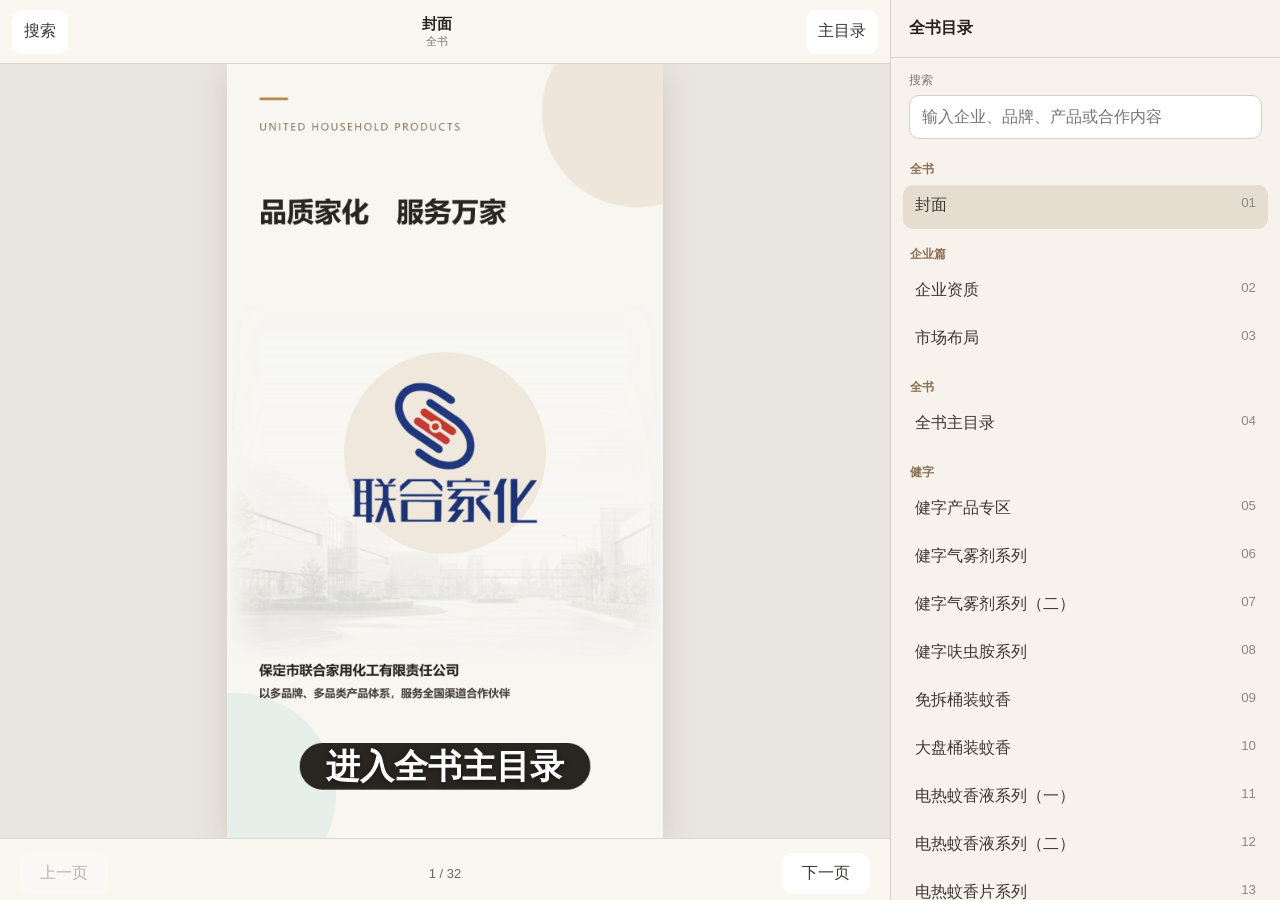
==== index.html @ a09c84b2 "新增大盘桶装蚊香并更新鹰剑及力沙产品" ====
<!doctype html>
<html lang="zh-CN">
<head>
  <meta charset="utf-8">
  <meta name="viewport" content="width=device-width,initial-scale=1,viewport-fit=cover">
  <meta name="theme-color" content="#f7f3ec">
  <title>联合家化产品电子书｜专题6</title>
  <link rel="icon" href="icon-192.png">
  <link rel="manifest" href="manifest.webmanifest">
  <link rel="stylesheet" href="style.css">
</head>
<body>
  <header class="topbar">
    <button id="menuBtn" class="icon-btn" aria-label="打开搜索">搜索</button>
    <div class="heading"><strong id="pageTitle">联合家化产品电子书</strong><span id="pageMeta">专题6</span></div>
    <button id="homeBtn" class="icon-btn" aria-label="返回主目录">主目录</button>
  </header>
  <main id="viewer" class="viewer" aria-live="polite">
    <button id="prevTap" class="tap-zone left" aria-label="上一页"></button>
    <figure class="page"><img id="pageImage" alt="" draggable="false"><div id="hotspots" class="hotspots"></div><div id="loading">正在加载…</div></figure>
    <button id="nextTap" class="tap-zone right" aria-label="下一页"></button>
  </main>
  <nav class="bottomnav" aria-label="阅读导航">
    <button id="prevBtn">上一页</button><span id="counter">1 / 29</span><button id="nextBtn">下一页</button>
  </nav>
  <aside id="drawer" class="drawer" aria-hidden="true">
    <div class="drawer-head"><strong>全书目录</strong><button id="closeBtn" aria-label="关闭目录">关闭</button></div>
    <label class="search"><span>搜索</span><input id="search" type="search" placeholder="输入企业、品牌、产品或合作内容"></label>
    <div id="toc" class="toc"></div>
  </aside>
  <div id="shade" class="shade" hidden></div>
  <div id="lightbox" class="lightbox" hidden><button id="lightboxClose" aria-label="关闭放大图片">×</button><img id="lightboxImage" alt=""><div id="lightboxCaption"></div></div>
  <script>
const pages = [
  {id:"COVER",title:"封面",section:"全书",src:"pages/COVER.jpg"},
  {id:"ENT-INTRO",title:"企业资质",section:"企业篇",src:"pages/ENT-INTRO.jpg"},
  {id:"ENT-MARKET",title:"市场布局",section:"企业篇",src:"pages/ENT-MARKET.jpg"},
  {id:"DIR-001",title:"全书主目录",section:"全书",src:"pages/DIR-001.jpg"},
  {id:"SEC-JZ",title:"健字产品专区",section:"健字",src:"pages/SEC-JZ.jpg"},
  {id:"JZ-P001",title:"健字气雾剂系列",section:"健字",src:"pages/JZ-P001.jpg"},
  {id:"JZ-P001B",title:"健字气雾剂系列（二）",section:"健字",src:"pages/JZ-P001B.jpg"},
  {id:"JZ-P008",title:"健字呋虫胺系列",section:"健字",src:"pages/JZ-P008.jpg"},
  {id:"JZ-P002",title:"免拆桶装蚊香",section:"健字",src:"pages/JZ-P002.jpg"},
  {id:"JZ-P010",title:"大盘桶装蚊香",section:"健字",src:"pages/JZ-P010.jpg"},
  {id:"JZ-P003",title:"电热蚊香液系列（一）",section:"健字",src:"pages/JZ-P003.jpg"},
  {id:"JZ-P004",title:"电热蚊香液系列（二）",section:"健字",src:"pages/JZ-P004.jpg"},
  {id:"JZ-P005",title:"电热蚊香片系列",section:"健字",src:"pages/JZ-P005.jpg"},
  {id:"JZ-P007",title:"盘式蚊香系列",section:"健字",src:"pages/JZ-P007.jpg"},
  {id:"JZ-P009",title:"纸竹纤维蚊香",section:"健字",src:"pages/JZ-P009.jpg"},
  {id:"SEC-YJ",title:"鹰剑产品专区",section:"鹰剑",src:"pages/SEC-YJ.jpg"},
  {id:"YJ-P001",title:"电热驱蚊系列",section:"鹰剑",src:"pages/YJ-P001.jpg"},
  {id:"YJ-P002",title:"超大盘宝宝方塑蚊香",section:"鹰剑",src:"pages/YJ-P002.jpg"},
  {id:"YJ-P003",title:"气雾剂系列（一）",section:"鹰剑",src:"pages/YJ-P003.jpg"},
  {id:"YJ-P004",title:"气雾剂系列（二）",section:"鹰剑",src:"pages/YJ-P004.jpg"},
  {id:"SEC-JGB",title:"金箍棒产品专区",section:"金箍棒",src:"pages/SEC-JGB.jpg"},
  {id:"JGB-P001",title:"金箍棒气雾剂系列",section:"金箍棒",src:"pages/JGB-P001.jpg"},
  {id:"JGB-P002",title:"金箍棒电热蚊香液系列",section:"金箍棒",src:"pages/JGB-P002.jpg"},
  {id:"SEC-LS",title:"力沙气雾杀虫剂",section:"力沙",src:"pages/SEC-LS.jpg"},
  {id:"SEC-HC",title:"家庭日化产品专区",section:"家庭日化",src:"pages/SEC-HC.jpg"},
  {id:"HC-P001",title:"花露水系列",section:"家庭日化",src:"pages/HC-P001.jpg"},
  {id:"HC-P002",title:"健字厕净（柠檬香）",section:"家庭日化",src:"pages/HC-P002.jpg"},
  {id:"HC-P003",title:"空气清新剂系列",section:"家庭日化",src:"pages/HC-P003.jpg"},
  {id:"COOP-001",title:"选择联合家化",section:"招商合作",src:"pages/COOP-001.jpg"},
  {id:"COOP-002",title:"渠道合作价值",section:"招商合作",src:"pages/COOP-002.jpg"},
  {id:"COOP-003",title:"合作模式",section:"招商合作",src:"pages/COOP-003.jpg"},
  {id:"CONTACT",title:"联系方式",section:"联系我们",src:"pages/CONTACT.jpg"}
];
const byId = Object.fromEntries(pages.map((p,i)=>[p.id,i]));
let current = Math.max(0, byId[location.hash.slice(1)] ?? 0);
const image = document.querySelector('#pageImage');
const hotspots = document.querySelector('#hotspots');
const loading = document.querySelector('#loading');
const lightbox=document.querySelector('#lightbox'),lightboxImage=document.querySelector('#lightboxImage'),lightboxCaption=document.querySelector('#lightboxCaption');
const drawer = document.querySelector('#drawer');
const shade = document.querySelector('#shade');
const toc = document.querySelector('#toc');
function preload(i) { if (pages[i]) { const x=new Image(); x.src=pages[i].src; } }
const links = {
  'COVER': [[0,0,100,100,'DIR-001','进入全书主目录']],
  'DIR-001': [
    [7.4,22.4,85.2,12.3,'ENT-INTRO','进入企业篇'],[7.4,37.2,85.2,12.3,'SEC-JZ','进入品牌与产品'],
    [7.4,52.1,85.2,12.3,'COOP-001','进入招商合作'],[7.4,66.9,85.2,12.3,'CONTACT','进入联系方式']],
  'ENT-MARKET': [[7.4,77.0,85.2,8.5,'SEC-JZ','查看品牌与产品']],
  'ENT-INTRO': [[10.2,36.7,38,14.8,'@asset:营业执照.jpg','查看营业执照大图'],[51.8,36.7,38,14.8,'@asset:农药生产许可证.jpg','查看农药生产许可证大图'],[10.2,51.9,38,14.8,'@asset:农药登记证_代表证.jpg','查看农药登记证大图'],[51.8,51.9,38,14.8,'@asset:河北省科技型中小企业.jpg','查看科技型中小企业证书大图']],
  'SEC-JZ': ['JZ-P001','JZ-P001B','JZ-P008','JZ-P002','JZ-P010','JZ-P003','JZ-P004','JZ-P005','JZ-P007'],
  'SEC-YJ': ['YJ-P001','YJ-P002','YJ-P003','YJ-P004'],
  'SEC-JGB': ['JGB-P001','JGB-P002'],
  'SEC-HC': ['HC-P001','HC-P002','HC-P003'],
  'CONTACT': [[7.4,43.5,85.2,12,'@tel','拨打0312-2161615'],[7.4,87.5,85.2,6.5,'DIR-001','返回全书主目录']]
};
const productImages={
 'JZ-P001':['015','018','025','022'],'JZ-P001B':['016','017','026'],'JZ-P008':['A80','A77'],'JZ-P002':['063','064'],
 'JZ-P010':['JZB1','JZB2'],'JZ-P003':['089','006','007','003'],'JZ-P004':['058','053'],'JZ-P005':['008','004','005','A24'],'JZ-P007':['A08','083','088','081'],'JZ-P009':['A79'],
 'YJ-P001':['049','050','059','060'],'YJ-P002':['045','B07'],'YJ-P003':['B03','020','023'],'YJ-P004':['B01','021'],'SEC-LS':['D01'],
 'JGB-P001':['091','024','027'],'JGB-P002':['071','070','068','069'],'HC-P001':['035','067','065'],'HC-P002':['010'],'HC-P003':['030','028','029','031']};
const productLayout={4:[[7.4,21.3,40.9,28.6],[51.7,21.3,40.9,28.6],[7.4,51.9,40.9,28.6],[51.7,51.9,40.9,28.6]],3:[[7.4,21.3,40.9,28.6],[51.7,21.3,40.9,28.6],[29.5,51.9,40.9,28.6]],2:[[7.4,21.5,85.2,26.8],[7.4,50.5,85.2,26.8]],1:[[7.4,21.5,85.2,55.0]]};
const productPositions={'YJ-P002':[[7.4,26.0,40.9,34.0],[51.7,26.0,40.9,34.0]],'YJ-P004':[[7.4,26.0,40.9,34.0],[51.7,26.0,40.9,34.0]]};
function openLightbox(src,label){lightboxImage.src=src;lightboxImage.alt=label;lightboxCaption.textContent=label;lightbox.hidden=false;document.body.classList.add('modal-open')}
function closeLightbox(){lightbox.hidden=true;lightboxImage.src='';document.body.classList.remove('modal-open')}
function sectionLinks(ids) { return ids.map((id,n)=>[(ids.length%2===1&&n===ids.length-1)?29.5:7.4+(n%2)*44.3,21.1+Math.floor(n/2)*14.3,40.9,12.2,id,'进入'+pages[byId[id]].title]); }
function sectionLinksJz(ids) { return ids.map((id,n)=>[(ids.length%2===1&&n===ids.length-1)?30.5:6.5+(n%2)*48.1,19.3+Math.floor(n/2)*12.8,38.9,10.9,id,'进入'+pages[byId[id]].title]); }
function renderHotspots(p) {
  hotspots.innerHTML=''; let items=links[p.id]||[]; if(items.length && typeof items[0]==='string') items=p.id==='SEC-JZ'?sectionLinksJz(items):sectionLinks(items);
  if(p.id==='COVER') items=[];
  items.forEach(([x,y,w,h,target,label])=>{const b=document.createElement('button');b.className='hotspot';b.style.cssText=`left:${x}%;top:${y}%;width:${w}%;height:${h}%`;b.setAttribute('aria-label',label);if(p.id!=='SEC-JZ'&&p.id!=='BRANDS'&&label&&label.includes('进入')){const t=document.createElement('span');t.className='pulse-link';t.innerHTML='进入 <span class="pulse-arrow">→</span>';b.append(t)}b.onclick=()=>{if(target==='@tel'){location.href='tel:03122161615';return}if(target.startsWith('@asset:')){window.open('assets/'+encodeURIComponent(target.slice(7)),'_blank');return}show(byId[target])};hotspots.append(b);});
  const ids=productImages[p.id];if(ids){const pos=productPositions[p.id]||(p.id==='JZ-P008'?[[7.4,31.8,40.9,33.9],[51.7,31.8,40.9,33.9]]:productLayout[ids.length]);ids.forEach((n,i)=>{const [x,y,w,h]=pos[i];const b=document.createElement('button');b.className='hotspot product-hotspot';b.style.cssText=`left:${x}%;top:${y}%;width:${w}%;height:${h}%`;b.setAttribute('aria-label','点击放大产品图片 '+n);b.onclick=e=>{e.stopPropagation();openLightbox('assets/products/IMG_'+n+'.jpg','真实产品图片 '+n)};hotspots.append(b)})}
  if(p.id==='COVER'){const b=document.createElement('button');b.className='cover-pulse';b.textContent='进入全书主目录';b.onclick=()=>show(byId['DIR-001']);hotspots.append(b)}
  if(p.id==='ENT-MARKET'){const b=document.createElement('span');b.className='market-pulse';b.textContent='查看品牌与产品';hotspots.append(b)}
  if(p.id==='SEC-JZ'){const t=document.createElement('div');t.className='choose-product-tip';t.innerHTML='<span>☝</span><strong>点击方框选择产品</strong>';hotspots.append(t)}
  if(ids){const t=document.createElement('div');t.className='product-zoom-tip';t.textContent='点击图片可放大';hotspots.append(t)}
}
function show(i, push=true) {
  current=Math.max(0,Math.min(pages.length-1,i)); const p=pages[current]; loading.hidden=false; image.classList.remove('ready');
  image.onload=()=>{loading.hidden=true;image.classList.add('ready')}; image.src=p.src; image.alt=p.title;
  document.querySelector('#pageTitle').textContent=p.title; document.querySelector('#pageMeta').textContent=p.section;
  document.querySelector('#counter').textContent=`${current+1} / ${pages.length}`;
  renderHotspots(p);
  document.querySelector('#prevBtn').disabled=current===0; document.querySelector('#nextBtn').disabled=current===pages.length-1;
  toc.querySelectorAll('button').forEach(b=>b.classList.toggle('active',b.dataset.id===p.id));
  if(push) history.replaceState(null,'','#'+p.id); preload(current-1); preload(current+1);
}
function closeDrawer() {drawer.setAttribute('aria-hidden','true');shade.hidden=true;}
function openDrawer() {drawer.setAttribute('aria-hidden','false');shade.hidden=false;}
function buildToc(filter='') {
  const q=filter.trim().toLowerCase(); toc.innerHTML=''; let last='';
  pages.forEach((p,i)=>{ if(q && !(p.title+p.section+p.id).toLowerCase().includes(q)) return;
    if(p.section!==last){const h=document.createElement('h2');h.textContent=p.section;toc.append(h);last=p.section;}
    const b=document.createElement('button');b.dataset.id=p.id;b.innerHTML=`<span>${p.title}</span><small>${String(i+1).padStart(2,'0')}</small>`;
    b.onclick=()=>{show(i);closeDrawer();};toc.append(b);
  }); show(current,false);
}
document.querySelector('#menuBtn').onclick=openDrawer; document.querySelector('#closeBtn').onclick=closeDrawer; shade.onclick=closeDrawer;
document.querySelector('#homeBtn').onclick=()=>show(byId['DIR-001']); document.querySelector('#prevBtn').onclick=()=>show(current-1);
document.querySelector('#lightboxClose').onclick=closeLightbox;lightbox.onclick=e=>{if(e.target===lightbox)closeLightbox()};
document.querySelector('#nextBtn').onclick=()=>show(current+1); document.querySelector('#prevTap').onclick=()=>show(current-1);
document.querySelector('#nextTap').onclick=()=>show(current+1); document.querySelector('#search').oninput=e=>buildToc(e.target.value);
addEventListener('hashchange',()=>show(byId[location.hash.slice(1)]??current,false));
let sx=0;document.querySelector('#viewer').addEventListener('touchstart',e=>sx=e.changedTouches[0].clientX,{passive:true});
document.querySelector('#viewer').addEventListener('touchend',e=>{const dx=e.changedTouches[0].clientX-sx;if(Math.abs(dx)>60)show(current+(dx<0?1:-1));},{passive:true});
buildToc(); show(current,false); if('serviceWorker' in navigator && location.protocol.startsWith('http')) navigator.serviceWorker.register('sw.js');
  </script>
</body></html>
---- style.css ----
*{box-sizing:border-box}html,body{margin:0;height:100%;background:#e9e5df;color:#26231f;font-family:-apple-system,BlinkMacSystemFont,"Segoe UI","PingFang SC","Microsoft YaHei",sans-serif}button,input{font:inherit}.topbar{height:64px;padding:env(safe-area-inset-top) 12px 0;display:flex;align-items:center;gap:12px;background:#faf7f1;border-bottom:1px solid #ddd6cb;position:fixed;z-index:10;top:0;left:0;right:0}.heading{min-width:0;flex:1;text-align:center;display:flex;flex-direction:column}.heading strong{font-size:15px;white-space:nowrap;overflow:hidden;text-overflow:ellipsis}.heading span{font-size:11px;color:#777}.icon-btn,.bottomnav button,.drawer button{border:0;background:#fff;border-radius:10px;padding:10px 12px;color:#3b3732}.viewer{position:fixed;inset:64px 0 calc(62px + env(safe-area-inset-bottom));display:grid;place-items:center;overflow:hidden}.page{width:min(100%,calc((100dvh - 126px - env(safe-area-inset-bottom)) * .5625));aspect-ratio:9/16;margin:0;display:grid;place-items:center;position:relative}.page img{display:block;width:100%;height:100%;box-shadow:0 8px 30px #40382d26;opacity:0;transition:opacity .15s}.page img.ready{opacity:1}.hotspots{position:absolute;inset:0;z-index:3}.hotspot{position:absolute;border:0;background:transparent;border-radius:10px;cursor:pointer}.hotspot:focus-visible{outline:3px solid #1877d2;outline-offset:-3px}#loading{position:absolute;color:#777}.tap-zone{position:absolute;z-index:2;top:0;bottom:0;width:10%;border:0;background:transparent}.tap-zone.left{left:0}.tap-zone.right{right:0}.bottomnav{height:calc(62px + env(safe-area-inset-bottom));padding:8px 20px env(safe-area-inset-bottom);position:fixed;bottom:0;left:0;right:0;display:flex;align-items:center;justify-content:space-between;background:#faf7f1;border-top:1px solid #ddd6cb;z-index:10}.bottomnav button{min-width:88px}.bottomnav button:disabled{opacity:.35}.bottomnav span{font-size:13px;color:#666}.drawer{position:fixed;z-index:30;left:0;top:0;bottom:0;width:min(88vw,390px);background:#f7f3ec;transform:translateX(-102%);transition:transform .2s;box-shadow:10px 0 40px #0003;overflow:auto;padding-bottom:30px}.drawer[aria-hidden=false]{transform:translateX(0)}.drawer-head{position:sticky;top:0;background:#f7f3ecef;backdrop-filter:blur(8px);display:flex;align-items:center;justify-content:space-between;padding:18px;border-bottom:1px solid #ddd6cb}.search{display:block;padding:14px 18px 5px}.search span{font-size:12px;color:#777;display:block;margin-bottom:6px}.search input{width:100%;border:1px solid #d5cec3;border-radius:10px;padding:12px;background:#fff}.toc{padding:0 12px}.toc h2{font-size:12px;color:#8a6e51;margin:17px 7px 7px}.toc button{width:100%;display:flex;justify-content:space-between;text-align:left;margin:4px 0;background:transparent}.toc button.active{background:#e5ddd0}.toc small{color:#888}.shade{position:fixed;z-index:20;inset:0;background:#0007}@media(min-width:900px){.viewer{inset:64px 390px 62px 0}.drawer{transform:none;width:390px;left:auto;right:0;box-shadow:none;border-left:1px solid #d8d1c6}.drawer-head button{display:none}.shade{display:none}.topbar,.bottomnav{right:390px}.page{width:min(calc(100vw - 390px),calc((100dvh - 126px) * .5625))}}button{touch-action:manipulation}.icon-btn,.drawer button{min-height:44px}.hotspot{touch-action:manipulation}
.hotspot .pulse-link{position:absolute;right:5%;bottom:8%;color:#d7352a;font-weight:800;font-size:clamp(13px,3.8vw,21px);text-shadow:0 1px 5px #fff,0 0 10px #fff;animation:entryPulse 1.05s ease-in-out infinite;pointer-events:none}.hotspot .pulse-arrow{display:inline-block;margin-left:.2em;font-size:1.25em}@keyframes entryPulse{0%,100%{transform:scale(1);opacity:.72}50%{transform:scale(1.1);opacity:1}}@media(prefers-reduced-motion:reduce){.hotspot .pulse-link{animation:none;opacity:1}}

.product-hotspot{border:2px solid transparent}.product-hotspot:active{background:#fff2}.lightbox{position:fixed;z-index:100;inset:0;background:#17130fee;display:flex;align-items:center;justify-content:center;padding:64px 18px 72px}.lightbox[hidden]{display:none}.lightbox img{display:block;max-width:96vw;max-height:82vh;object-fit:contain;background:#fff;border-radius:14px;box-shadow:0 14px 50px #0008}.lightbox button{position:absolute;right:18px;top:18px;width:48px;height:48px;border:0;border-radius:50%;background:#fff;color:#26231f;font-size:34px;line-height:1}.lightbox div{position:absolute;bottom:24px;color:#fff;font-size:15px;font-weight:700}.modal-open{overflow:hidden}.cover-pulse,.market-pulse{position:absolute;z-index:4;border:0;background:transparent;color:#fff;font-weight:800;text-align:center;pointer-events:auto;animation:entryPulse 1.05s ease-in-out infinite;text-shadow:0 2px 5px #0006}.cover-pulse{left:16.7%;top:87.7%;width:66.6%;height:6%;font-size:clamp(20px,6vw,34px)}.market-pulse{left:16.7%;top:77.1%;width:66.6%;height:6%;font-size:clamp(19px,5.7vw,32px);pointer-events:none}.choose-product-tip{position:absolute;right:8%;bottom:7.5%;display:flex;flex-direction:column;align-items:center;color:#9A4635;text-shadow:0 1px 5px #fff}.choose-product-tip span{font-size:clamp(38px,11vw,62px);line-height:1}.choose-product-tip strong{font-size:clamp(20px,6vw,34px);white-space:nowrap}.product-zoom-tip{position:absolute;z-index:6;left:16.7%;top:83.1%;width:66.6%;height:6%;border-radius:999px;background:#9A4635;color:#fff;display:flex;align-items:center;justify-content:center;font-size:clamp(20px,6vw,34px);font-weight:800;box-shadow:0 5px 18px #5f211f35}
.choose-product-tip{left:50%!important;right:auto!important;transform:translateX(-50%)!important;bottom:4.2%!important}
.market-pulse{left:20%!important;width:60%!important;height:6%!important;display:flex!important;align-items:center!important;justify-content:center!important;font-size:clamp(17px,5vw,27px)!important;line-height:1.1!important;overflow:hidden!important;padding:0 10px!important}
.market-pulse{left:16.7%!important;width:66.6%!important;display:flex!important;align-items:center!important;justify-content:center!important;font-size:clamp(19px,5.7vw,32px)!important;line-height:1!important;white-space:nowrap!important;overflow:hidden!important;padding:0 12px!important}
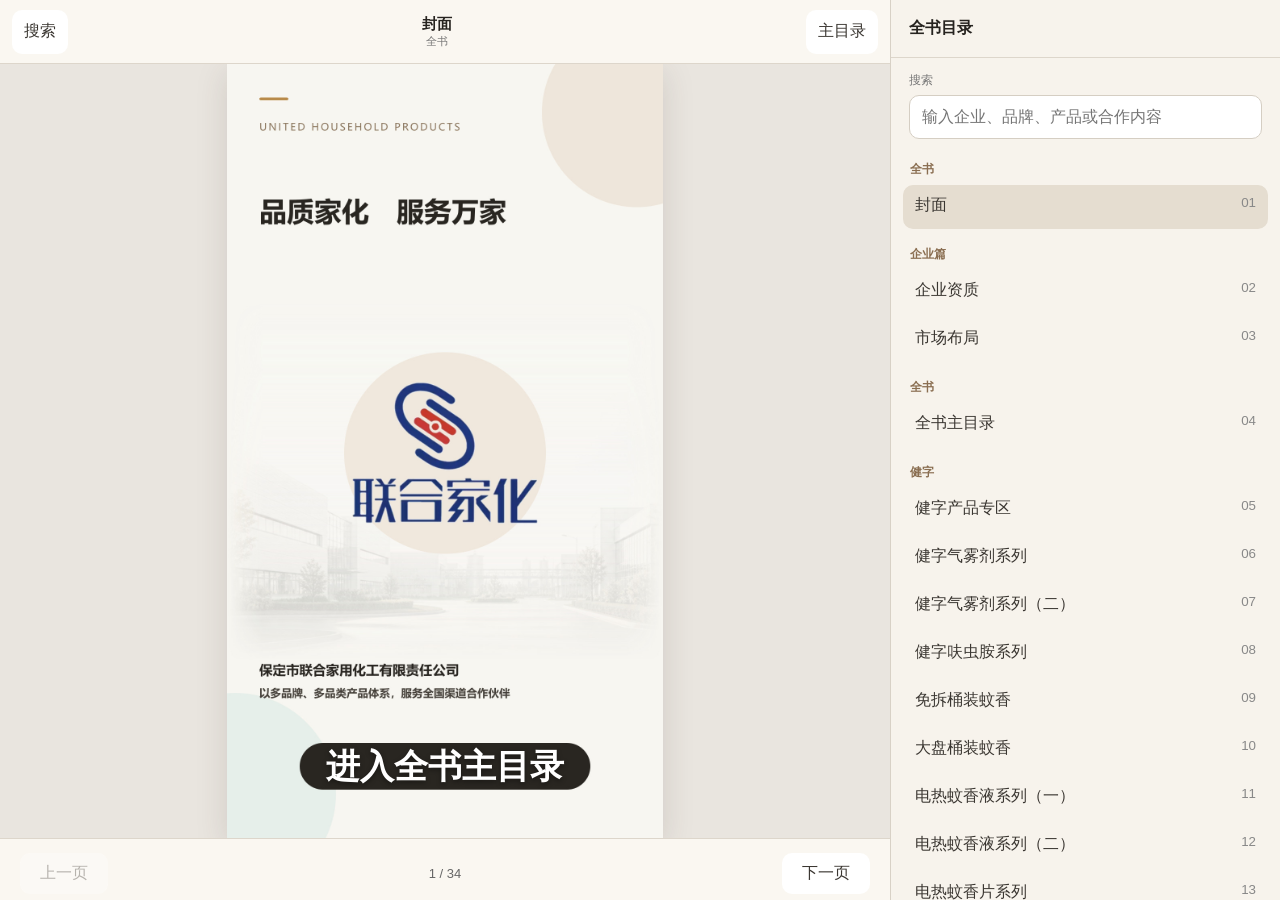
==== commit ad64b18b: "扩充家庭日化厕净及清洁产品页面" ====
--- a/index.html
+++ b/index.html
@@ -58,7 +58,9 @@
   {id:"SEC-LS",title:"力沙气雾杀虫剂",section:"力沙",src:"pages/SEC-LS.jpg"},
   {id:"SEC-HC",title:"家庭日化产品专区",section:"家庭日化",src:"pages/SEC-HC.jpg"},
   {id:"HC-P001",title:"花露水系列",section:"家庭日化",src:"pages/HC-P001.jpg"},
-  {id:"HC-P002",title:"健字厕净（柠檬香）",section:"家庭日化",src:"pages/HC-P002.jpg"},
+  {id:"HC-P002",title:"健字厕净（柠檬香）",section:"家庭日化",src:"pages/HC-P002.jpg"},
+  {id:"HC-P004",title:"厨房油污净系列",section:"家庭日化",src:"pages/HC-P004.jpg"},
+  {id:"HC-P005",title:"清洁系列",section:"家庭日化",src:"pages/HC-P005.jpg"},
   {id:"HC-P003",title:"空气清新剂系列",section:"家庭日化",src:"pages/HC-P003.jpg"},
   {id:"COOP-001",title:"选择联合家化",section:"招商合作",src:"pages/COOP-001.jpg"},
   {id:"COOP-002",title:"渠道合作价值",section:"招商合作",src:"pages/COOP-002.jpg"},
@@ -85,16 +87,16 @@
   'SEC-JZ': ['JZ-P001','JZ-P001B','JZ-P008','JZ-P002','JZ-P010','JZ-P003','JZ-P004','JZ-P005','JZ-P007'],
   'SEC-YJ': ['YJ-P001','YJ-P002','YJ-P003','YJ-P004'],
   'SEC-JGB': ['JGB-P001','JGB-P002'],
-  'SEC-HC': ['HC-P001','HC-P002','HC-P003'],
+  'SEC-HC': ['HC-P001','HC-P002','HC-P004','HC-P005','HC-P003'],
   'CONTACT': [[7.4,43.5,85.2,12,'@tel','拨打0312-2161615'],[7.4,87.5,85.2,6.5,'DIR-001','返回全书主目录']]
 };
 const productImages={
  'JZ-P001':['015','018','025','022'],'JZ-P001B':['016','017','026'],'JZ-P008':['A80','A77'],'JZ-P002':['063','064'],
  'JZ-P010':['JZB1','JZB2'],'JZ-P003':['089','006','007','003'],'JZ-P004':['058','053'],'JZ-P005':['008','004','005','A24'],'JZ-P007':['A08','083','088','081'],'JZ-P009':['A79'],
- 'YJ-P001':['049','050','059','060'],'YJ-P002':['045','B07'],'YJ-P003':['B03','020','023'],'YJ-P004':['B01','021'],'SEC-LS':['D01'],
- 'JGB-P001':['091','024','027'],'JGB-P002':['071','070','068','069'],'HC-P001':['035','067','065'],'HC-P002':['010'],'HC-P003':['030','028','029','031']};
+ 'YJ-P001':['049','050','059','060'],'YJ-P002':['045','B07'],'YJ-P003':['B03','020','023','B01'],'YJ-P004':['021'],'SEC-LS':['D01'],
+ 'JGB-P001':['091','024','027'],'JGB-P002':['071','070','068','069'],'HC-P001':['035','067','065'],'HC-P002':['010','A51','A67'],'HC-P004':['A57'],'HC-P005':['A60','A61','A76'],'HC-P003':['030','028','029','031']};
 const productLayout={4:[[7.4,21.3,40.9,28.6],[51.7,21.3,40.9,28.6],[7.4,51.9,40.9,28.6],[51.7,51.9,40.9,28.6]],3:[[7.4,21.3,40.9,28.6],[51.7,21.3,40.9,28.6],[29.5,51.9,40.9,28.6]],2:[[7.4,21.5,85.2,26.8],[7.4,50.5,85.2,26.8]],1:[[7.4,21.5,85.2,55.0]]};
-const productPositions={'YJ-P002':[[7.4,26.0,40.9,34.0],[51.7,26.0,40.9,34.0]],'YJ-P004':[[7.4,26.0,40.9,34.0],[51.7,26.0,40.9,34.0]]};
+const productPositions={'YJ-P002':[[7.4,26.0,40.9,34.0],[51.7,26.0,40.9,34.0]],'YJ-P004':[[29.5,26.0,40.9,34.0]],'HC-P004':[[29.5,26.0,40.9,34.0]]};
 function openLightbox(src,label){lightboxImage.src=src;lightboxImage.alt=label;lightboxCaption.textContent=label;lightbox.hidden=false;document.body.classList.add('modal-open')}
 function closeLightbox(){lightbox.hidden=true;lightboxImage.src='';document.body.classList.remove('modal-open')}
 function sectionLinks(ids) { return ids.map((id,n)=>[(ids.length%2===1&&n===ids.length-1)?29.5:7.4+(n%2)*44.3,21.1+Math.floor(n/2)*14.3,40.9,12.2,id,'进入'+pages[byId[id]].title]); }
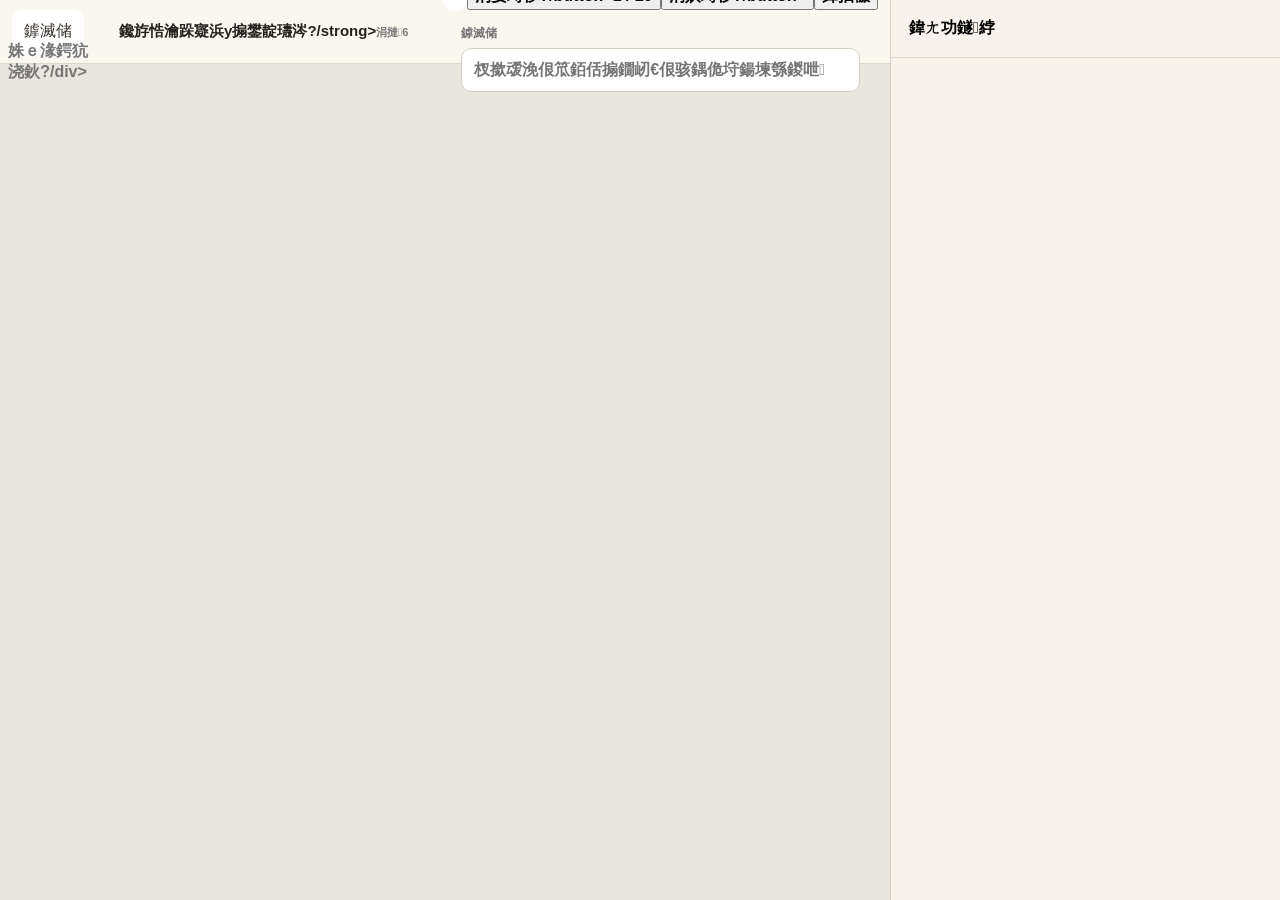
==== commit 2315ad14: "扩充日化清洁及空气清新剂产品页面" ====
--- a/index.html
+++ b/index.html
@@ -4,68 +4,69 @@
   <meta charset="utf-8">
   <meta name="viewport" content="width=device-width,initial-scale=1,viewport-fit=cover">
   <meta name="theme-color" content="#f7f3ec">
-  <title>联合家化产品电子书｜专题6</title>
+  <title>鑱斿悎瀹跺寲浜у搧鐢靛瓙涔︼綔涓撻6</title>
   <link rel="icon" href="icon-192.png">
   <link rel="manifest" href="manifest.webmanifest">
   <link rel="stylesheet" href="style.css">
 </head>
 <body>
   <header class="topbar">
-    <button id="menuBtn" class="icon-btn" aria-label="打开搜索">搜索</button>
-    <div class="heading"><strong id="pageTitle">联合家化产品电子书</strong><span id="pageMeta">专题6</span></div>
-    <button id="homeBtn" class="icon-btn" aria-label="返回主目录">主目录</button>
+    <button id="menuBtn" class="icon-btn" aria-label="鎵撳紑鎼滅储">鎼滅储</button>
+    <div class="heading"><strong id="pageTitle">鑱斿悎瀹跺寲浜у搧鐢靛瓙涔?/strong><span id="pageMeta">涓撻6</span></div>
+    <button id="homeBtn" class="icon-btn" aria-label="杩斿洖涓荤洰褰?>涓荤洰褰?/button>
   </header>
   <main id="viewer" class="viewer" aria-live="polite">
-    <button id="prevTap" class="tap-zone left" aria-label="上一页"></button>
-    <figure class="page"><img id="pageImage" alt="" draggable="false"><div id="hotspots" class="hotspots"></div><div id="loading">正在加载…</div></figure>
-    <button id="nextTap" class="tap-zone right" aria-label="下一页"></button>
+    <button id="prevTap" class="tap-zone left" aria-label="涓婁竴椤?></button>
+    <figure class="page"><img id="pageImage" alt="" draggable="false"><div id="hotspots" class="hotspots"></div><div id="loading">姝ｅ湪鍔犺浇鈥?/div></figure>
+    <button id="nextTap" class="tap-zone right" aria-label="涓嬩竴椤?></button>
   </main>
-  <nav class="bottomnav" aria-label="阅读导航">
-    <button id="prevBtn">上一页</button><span id="counter">1 / 29</span><button id="nextBtn">下一页</button>
+  <nav class="bottomnav" aria-label="闃呰瀵艰埅">
+    <button id="prevBtn">涓婁竴椤?/button><span id="counter">1 / 29</span><button id="nextBtn">涓嬩竴椤?/button>
   </nav>
   <aside id="drawer" class="drawer" aria-hidden="true">
-    <div class="drawer-head"><strong>全书目录</strong><button id="closeBtn" aria-label="关闭目录">关闭</button></div>
-    <label class="search"><span>搜索</span><input id="search" type="search" placeholder="输入企业、品牌、产品或合作内容"></label>
+    <div class="drawer-head"><strong>鍏ㄤ功鐩綍</strong><button id="closeBtn" aria-label="鍏抽棴鐩綍">鍏抽棴</button></div>
+    <label class="search"><span>鎼滅储</span><input id="search" type="search" placeholder="杈撳叆浼佷笟銆佸搧鐗屻€佷骇鍝佹垨鍚堜綔鍐呭"></label>
     <div id="toc" class="toc"></div>
   </aside>
   <div id="shade" class="shade" hidden></div>
-  <div id="lightbox" class="lightbox" hidden><button id="lightboxClose" aria-label="关闭放大图片">×</button><img id="lightboxImage" alt=""><div id="lightboxCaption"></div></div>
+  <div id="lightbox" class="lightbox" hidden><button id="lightboxClose" aria-label="鍏抽棴鏀惧ぇ鍥剧墖">脳</button><img id="lightboxImage" alt=""><div id="lightboxCaption"></div></div>
   <script>
 const pages = [
-  {id:"COVER",title:"封面",section:"全书",src:"pages/COVER.jpg"},
-  {id:"ENT-INTRO",title:"企业资质",section:"企业篇",src:"pages/ENT-INTRO.jpg"},
-  {id:"ENT-MARKET",title:"市场布局",section:"企业篇",src:"pages/ENT-MARKET.jpg"},
-  {id:"DIR-001",title:"全书主目录",section:"全书",src:"pages/DIR-001.jpg"},
-  {id:"SEC-JZ",title:"健字产品专区",section:"健字",src:"pages/SEC-JZ.jpg"},
-  {id:"JZ-P001",title:"健字气雾剂系列",section:"健字",src:"pages/JZ-P001.jpg"},
-  {id:"JZ-P001B",title:"健字气雾剂系列（二）",section:"健字",src:"pages/JZ-P001B.jpg"},
-  {id:"JZ-P008",title:"健字呋虫胺系列",section:"健字",src:"pages/JZ-P008.jpg"},
-  {id:"JZ-P002",title:"免拆桶装蚊香",section:"健字",src:"pages/JZ-P002.jpg"},
-  {id:"JZ-P010",title:"大盘桶装蚊香",section:"健字",src:"pages/JZ-P010.jpg"},
-  {id:"JZ-P003",title:"电热蚊香液系列（一）",section:"健字",src:"pages/JZ-P003.jpg"},
-  {id:"JZ-P004",title:"电热蚊香液系列（二）",section:"健字",src:"pages/JZ-P004.jpg"},
-  {id:"JZ-P005",title:"电热蚊香片系列",section:"健字",src:"pages/JZ-P005.jpg"},
-  {id:"JZ-P007",title:"盘式蚊香系列",section:"健字",src:"pages/JZ-P007.jpg"},
-  {id:"JZ-P009",title:"纸竹纤维蚊香",section:"健字",src:"pages/JZ-P009.jpg"},
-  {id:"SEC-YJ",title:"鹰剑产品专区",section:"鹰剑",src:"pages/SEC-YJ.jpg"},
-  {id:"YJ-P001",title:"电热驱蚊系列",section:"鹰剑",src:"pages/YJ-P001.jpg"},
-  {id:"YJ-P002",title:"超大盘宝宝方塑蚊香",section:"鹰剑",src:"pages/YJ-P002.jpg"},
-  {id:"YJ-P003",title:"气雾剂系列（一）",section:"鹰剑",src:"pages/YJ-P003.jpg"},
-  {id:"YJ-P004",title:"气雾剂系列（二）",section:"鹰剑",src:"pages/YJ-P004.jpg"},
-  {id:"SEC-JGB",title:"金箍棒产品专区",section:"金箍棒",src:"pages/SEC-JGB.jpg"},
-  {id:"JGB-P001",title:"金箍棒气雾剂系列",section:"金箍棒",src:"pages/JGB-P001.jpg"},
-  {id:"JGB-P002",title:"金箍棒电热蚊香液系列",section:"金箍棒",src:"pages/JGB-P002.jpg"},
-  {id:"SEC-LS",title:"力沙气雾杀虫剂",section:"力沙",src:"pages/SEC-LS.jpg"},
-  {id:"SEC-HC",title:"家庭日化产品专区",section:"家庭日化",src:"pages/SEC-HC.jpg"},
-  {id:"HC-P001",title:"花露水系列",section:"家庭日化",src:"pages/HC-P001.jpg"},
-  {id:"HC-P002",title:"健字厕净（柠檬香）",section:"家庭日化",src:"pages/HC-P002.jpg"},
-  {id:"HC-P004",title:"厨房油污净系列",section:"家庭日化",src:"pages/HC-P004.jpg"},
-  {id:"HC-P005",title:"清洁系列",section:"家庭日化",src:"pages/HC-P005.jpg"},
-  {id:"HC-P003",title:"空气清新剂系列",section:"家庭日化",src:"pages/HC-P003.jpg"},
-  {id:"COOP-001",title:"选择联合家化",section:"招商合作",src:"pages/COOP-001.jpg"},
-  {id:"COOP-002",title:"渠道合作价值",section:"招商合作",src:"pages/COOP-002.jpg"},
-  {id:"COOP-003",title:"合作模式",section:"招商合作",src:"pages/COOP-003.jpg"},
-  {id:"CONTACT",title:"联系方式",section:"联系我们",src:"pages/CONTACT.jpg"}
+  {id:"COVER",title:"灏侀潰",section:"鍏ㄤ功",src:"pages/COVER.jpg"},
+  {id:"ENT-INTRO",title:"浼佷笟璧勮川",section:"浼佷笟绡?,src:"pages/ENT-INTRO.jpg"},
+  {id:"ENT-MARKET",title:"甯傚満甯冨眬",section:"浼佷笟绡?,src:"pages/ENT-MARKET.jpg"},
+  {id:"DIR-001",title:"鍏ㄤ功涓荤洰褰?,section:"鍏ㄤ功",src:"pages/DIR-001.jpg"},
+  {id:"SEC-JZ",title:"鍋ュ瓧浜у搧涓撳尯",section:"鍋ュ瓧",src:"pages/SEC-JZ.jpg"},
+  {id:"JZ-P001",title:"鍋ュ瓧姘旈浘鍓傜郴鍒?,section:"鍋ュ瓧",src:"pages/JZ-P001.jpg"},
+  {id:"JZ-P001B",title:"鍋ュ瓧姘旈浘鍓傜郴鍒楋紙浜岋級",section:"鍋ュ瓧",src:"pages/JZ-P001B.jpg"},
+  {id:"JZ-P008",title:"鍋ュ瓧鍛嬭櫕鑳虹郴鍒?,section:"鍋ュ瓧",src:"pages/JZ-P008.jpg"},
+  {id:"JZ-P002",title:"鍏嶆媶妗惰铓婇",section:"鍋ュ瓧",src:"pages/JZ-P002.jpg"},
+  {id:"JZ-P010",title:"澶х洏妗惰铓婇",section:"鍋ュ瓧",src:"pages/JZ-P010.jpg"},
+  {id:"JZ-P003",title:"鐢电儹铓婇娑茬郴鍒楋紙涓€锛?,section:"鍋ュ瓧",src:"pages/JZ-P003.jpg"},
+  {id:"JZ-P004",title:"鐢电儹铓婇娑茬郴鍒楋紙浜岋級",section:"鍋ュ瓧",src:"pages/JZ-P004.jpg"},
+  {id:"JZ-P005",title:"鐢电儹铓婇鐗囩郴鍒?,section:"鍋ュ瓧",src:"pages/JZ-P005.jpg"},
+  {id:"JZ-P007",title:"鐩樺紡铓婇绯诲垪",section:"鍋ュ瓧",src:"pages/JZ-P007.jpg"},
+  {id:"JZ-P009",title:"绾哥绾ょ淮铓婇",section:"鍋ュ瓧",src:"pages/JZ-P009.jpg"},
+  {id:"SEC-YJ",title:"楣板墤浜у搧涓撳尯",section:"楣板墤",src:"pages/SEC-YJ.jpg"},
+  {id:"YJ-P001",title:"鐢电儹椹辫殜绯诲垪",section:"楣板墤",src:"pages/YJ-P001.jpg"},
+  {id:"YJ-P002",title:"瓒呭ぇ鐩樺疂瀹濇柟濉戣殜棣?,section:"楣板墤",src:"pages/YJ-P002.jpg"},
+  {id:"YJ-P003",title:"姘旈浘鍓傜郴鍒楋紙涓€锛?,section:"楣板墤",src:"pages/YJ-P003.jpg"},
+  {id:"YJ-P004",title:"姘旈浘鍓傜郴鍒楋紙浜岋級",section:"楣板墤",src:"pages/YJ-P004.jpg"},
+  {id:"SEC-JGB",title:"閲戠畭妫掍骇鍝佷笓鍖?,section:"閲戠畭妫?,src:"pages/SEC-JGB.jpg"},
+  {id:"JGB-P001",title:"閲戠畭妫掓皵闆惧墏绯诲垪",section:"閲戠畭妫?,src:"pages/JGB-P001.jpg"},
+  {id:"JGB-P002",title:"閲戠畭妫掔數鐑殜棣欐恫绯诲垪",section:"閲戠畭妫?,src:"pages/JGB-P002.jpg"},
+  {id:"SEC-LS",title:"鍔涙矙姘旈浘鏉€铏墏",section:"鍔涙矙",src:"pages/SEC-LS.jpg"},
+  {id:"SEC-HC",title:"瀹跺涵鏃ュ寲浜у搧涓撳尯",section:"瀹跺涵鏃ュ寲",src:"pages/SEC-HC.jpg"},
+  {id:"HC-P001",title:"鑺遍湶姘寸郴鍒?,section:"瀹跺涵鏃ュ寲",src:"pages/HC-P001.jpg"},
+  {id:"HC-P002",title:"鍋ュ瓧鍘曞噣锛堟煚妾锛?,section:"瀹跺涵鏃ュ寲",src:"pages/HC-P002.jpg"},
+  {id:"HC-P004",title:"鍘ㄦ埧娌规薄鍑€绯诲垪",section:"瀹跺涵鏃ュ寲",src:"pages/HC-P004.jpg"},
+  {id:"HC-P005",title:"娓呮磥绯诲垪",section:"瀹跺涵鏃ュ寲",src:"pages/HC-P005.jpg"},
+  {id:"HC-P003",title:"绌烘皵娓呮柊鍓傜郴鍒楋紙涓€锛?,section:"瀹跺涵鏃ュ寲",src:"pages/HC-P003.jpg"},
+  {id:"HC-P006",title:"绌烘皵娓呮柊鍓傜郴鍒楋紙浜岋級",section:"瀹跺涵鏃ュ寲",src:"pages/HC-P006.jpg"},
+  {id:"COOP-001",title:"閫夋嫨鑱斿悎瀹跺寲",section:"鎷涘晢鍚堜綔",src:"pages/COOP-001.jpg"},
+  {id:"COOP-002",title:"娓犻亾鍚堜綔浠峰€?,section:"鎷涘晢鍚堜綔",src:"pages/COOP-002.jpg"},
+  {id:"COOP-003",title:"鍚堜綔妯″紡",section:"鎷涘晢鍚堜綔",src:"pages/COOP-003.jpg"},
+  {id:"CONTACT",title:"鑱旂郴鏂瑰紡",section:"鑱旂郴鎴戜滑",src:"pages/CONTACT.jpg"}
 ];
 const byId = Object.fromEntries(pages.map((p,i)=>[p.id,i]));
 let current = Math.max(0, byId[location.hash.slice(1)] ?? 0);
@@ -78,38 +79,38 @@
 const toc = document.querySelector('#toc');
 function preload(i) { if (pages[i]) { const x=new Image(); x.src=pages[i].src; } }
 const links = {
-  'COVER': [[0,0,100,100,'DIR-001','进入全书主目录']],
+  'COVER': [[0,0,100,100,'DIR-001','杩涘叆鍏ㄤ功涓荤洰褰?]],
   'DIR-001': [
-    [7.4,22.4,85.2,12.3,'ENT-INTRO','进入企业篇'],[7.4,37.2,85.2,12.3,'SEC-JZ','进入品牌与产品'],
-    [7.4,52.1,85.2,12.3,'COOP-001','进入招商合作'],[7.4,66.9,85.2,12.3,'CONTACT','进入联系方式']],
-  'ENT-MARKET': [[7.4,77.0,85.2,8.5,'SEC-JZ','查看品牌与产品']],
-  'ENT-INTRO': [[10.2,36.7,38,14.8,'@asset:营业执照.jpg','查看营业执照大图'],[51.8,36.7,38,14.8,'@asset:农药生产许可证.jpg','查看农药生产许可证大图'],[10.2,51.9,38,14.8,'@asset:农药登记证_代表证.jpg','查看农药登记证大图'],[51.8,51.9,38,14.8,'@asset:河北省科技型中小企业.jpg','查看科技型中小企业证书大图']],
+    [7.4,22.4,85.2,12.3,'ENT-INTRO','杩涘叆浼佷笟绡?],[7.4,37.2,85.2,12.3,'SEC-JZ','杩涘叆鍝佺墝涓庝骇鍝?],
+    [7.4,52.1,85.2,12.3,'COOP-001','杩涘叆鎷涘晢鍚堜綔'],[7.4,66.9,85.2,12.3,'CONTACT','杩涘叆鑱旂郴鏂瑰紡']],
+  'ENT-MARKET': [[7.4,77.0,85.2,8.5,'SEC-JZ','鏌ョ湅鍝佺墝涓庝骇鍝?]],
+  'ENT-INTRO': [[10.2,36.7,38,14.8,'@asset:钀ヤ笟鎵х収.jpg','鏌ョ湅钀ヤ笟鎵х収澶у浘'],[51.8,36.7,38,14.8,'@asset:鍐滆嵂鐢熶骇璁稿彲璇?jpg','鏌ョ湅鍐滆嵂鐢熶骇璁稿彲璇佸ぇ鍥?],[10.2,51.9,38,14.8,'@asset:鍐滆嵂鐧昏璇乢浠ｈ〃璇?jpg','鏌ョ湅鍐滆嵂鐧昏璇佸ぇ鍥?],[51.8,51.9,38,14.8,'@asset:娌冲寳鐪佺鎶€鍨嬩腑灏忎紒涓?jpg','鏌ョ湅绉戞妧鍨嬩腑灏忎紒涓氳瘉涔﹀ぇ鍥?]],
   'SEC-JZ': ['JZ-P001','JZ-P001B','JZ-P008','JZ-P002','JZ-P010','JZ-P003','JZ-P004','JZ-P005','JZ-P007'],
   'SEC-YJ': ['YJ-P001','YJ-P002','YJ-P003','YJ-P004'],
   'SEC-JGB': ['JGB-P001','JGB-P002'],
-  'SEC-HC': ['HC-P001','HC-P002','HC-P004','HC-P005','HC-P003'],
-  'CONTACT': [[7.4,43.5,85.2,12,'@tel','拨打0312-2161615'],[7.4,87.5,85.2,6.5,'DIR-001','返回全书主目录']]
+  'SEC-HC': ['HC-P001','HC-P002','HC-P004','HC-P005','HC-P003','HC-P006'],
+  'CONTACT': [[7.4,43.5,85.2,12,'@tel','鎷ㄦ墦0312-2161615'],[7.4,87.5,85.2,6.5,'DIR-001','杩斿洖鍏ㄤ功涓荤洰褰?]]
 };
 const productImages={
  'JZ-P001':['015','018','025','022'],'JZ-P001B':['016','017','026'],'JZ-P008':['A80','A77'],'JZ-P002':['063','064'],
  'JZ-P010':['JZB1','JZB2'],'JZ-P003':['089','006','007','003'],'JZ-P004':['058','053'],'JZ-P005':['008','004','005','A24'],'JZ-P007':['A08','083','088','081'],'JZ-P009':['A79'],
  'YJ-P001':['049','050','059','060'],'YJ-P002':['045','B07'],'YJ-P003':['B03','020','023','B01'],'YJ-P004':['021'],'SEC-LS':['D01'],
- 'JGB-P001':['091','024','027'],'JGB-P002':['071','070','068','069'],'HC-P001':['035','067','065'],'HC-P002':['010','A51','A67'],'HC-P004':['A57'],'HC-P005':['A60','A61','A76'],'HC-P003':['030','028','029','031']};
+ 'JGB-P001':['091','024','027'],'JGB-P002':['071','070','068','069'],'HC-P001':['035','067','065'],'HC-P002':['010','A51','A67'],'HC-P004':['A57','A71'],'HC-P005':['A60','A61','A76','A73'],'HC-P003':['030','028','029','031'],'HC-P006':['A86','A88','A85']};
 const productLayout={4:[[7.4,21.3,40.9,28.6],[51.7,21.3,40.9,28.6],[7.4,51.9,40.9,28.6],[51.7,51.9,40.9,28.6]],3:[[7.4,21.3,40.9,28.6],[51.7,21.3,40.9,28.6],[29.5,51.9,40.9,28.6]],2:[[7.4,21.5,85.2,26.8],[7.4,50.5,85.2,26.8]],1:[[7.4,21.5,85.2,55.0]]};
-const productPositions={'YJ-P002':[[7.4,26.0,40.9,34.0],[51.7,26.0,40.9,34.0]],'YJ-P004':[[29.5,26.0,40.9,34.0]],'HC-P004':[[29.5,26.0,40.9,34.0]]};
+const productPositions={'YJ-P002':[[7.4,26.0,40.9,34.0],[51.7,26.0,40.9,34.0]],'YJ-P004':[[29.5,26.0,40.9,34.0]],'HC-P004':[[7.4,26.0,40.9,34.0],[51.7,26.0,40.9,34.0]]};
 function openLightbox(src,label){lightboxImage.src=src;lightboxImage.alt=label;lightboxCaption.textContent=label;lightbox.hidden=false;document.body.classList.add('modal-open')}
 function closeLightbox(){lightbox.hidden=true;lightboxImage.src='';document.body.classList.remove('modal-open')}
-function sectionLinks(ids) { return ids.map((id,n)=>[(ids.length%2===1&&n===ids.length-1)?29.5:7.4+(n%2)*44.3,21.1+Math.floor(n/2)*14.3,40.9,12.2,id,'进入'+pages[byId[id]].title]); }
-function sectionLinksJz(ids) { return ids.map((id,n)=>[(ids.length%2===1&&n===ids.length-1)?30.5:6.5+(n%2)*48.1,19.3+Math.floor(n/2)*12.8,38.9,10.9,id,'进入'+pages[byId[id]].title]); }
+function sectionLinks(ids) { return ids.map((id,n)=>[(ids.length%2===1&&n===ids.length-1)?29.5:7.4+(n%2)*44.3,21.1+Math.floor(n/2)*14.3,40.9,12.2,id,'杩涘叆'+pages[byId[id]].title]); }
+function sectionLinksJz(ids) { return ids.map((id,n)=>[(ids.length%2===1&&n===ids.length-1)?30.5:6.5+(n%2)*48.1,19.3+Math.floor(n/2)*12.8,38.9,10.9,id,'杩涘叆'+pages[byId[id]].title]); }
 function renderHotspots(p) {
   hotspots.innerHTML=''; let items=links[p.id]||[]; if(items.length && typeof items[0]==='string') items=p.id==='SEC-JZ'?sectionLinksJz(items):sectionLinks(items);
   if(p.id==='COVER') items=[];
-  items.forEach(([x,y,w,h,target,label])=>{const b=document.createElement('button');b.className='hotspot';b.style.cssText=`left:${x}%;top:${y}%;width:${w}%;height:${h}%`;b.setAttribute('aria-label',label);if(p.id!=='SEC-JZ'&&p.id!=='BRANDS'&&label&&label.includes('进入')){const t=document.createElement('span');t.className='pulse-link';t.innerHTML='进入 <span class="pulse-arrow">→</span>';b.append(t)}b.onclick=()=>{if(target==='@tel'){location.href='tel:03122161615';return}if(target.startsWith('@asset:')){window.open('assets/'+encodeURIComponent(target.slice(7)),'_blank');return}show(byId[target])};hotspots.append(b);});
-  const ids=productImages[p.id];if(ids){const pos=productPositions[p.id]||(p.id==='JZ-P008'?[[7.4,31.8,40.9,33.9],[51.7,31.8,40.9,33.9]]:productLayout[ids.length]);ids.forEach((n,i)=>{const [x,y,w,h]=pos[i];const b=document.createElement('button');b.className='hotspot product-hotspot';b.style.cssText=`left:${x}%;top:${y}%;width:${w}%;height:${h}%`;b.setAttribute('aria-label','点击放大产品图片 '+n);b.onclick=e=>{e.stopPropagation();openLightbox('assets/products/IMG_'+n+'.jpg','真实产品图片 '+n)};hotspots.append(b)})}
-  if(p.id==='COVER'){const b=document.createElement('button');b.className='cover-pulse';b.textContent='进入全书主目录';b.onclick=()=>show(byId['DIR-001']);hotspots.append(b)}
-  if(p.id==='ENT-MARKET'){const b=document.createElement('span');b.className='market-pulse';b.textContent='查看品牌与产品';hotspots.append(b)}
-  if(p.id==='SEC-JZ'){const t=document.createElement('div');t.className='choose-product-tip';t.innerHTML='<span>☝</span><strong>点击方框选择产品</strong>';hotspots.append(t)}
-  if(ids){const t=document.createElement('div');t.className='product-zoom-tip';t.textContent='点击图片可放大';hotspots.append(t)}
+  items.forEach(([x,y,w,h,target,label])=>{const b=document.createElement('button');b.className='hotspot';b.style.cssText=`left:${x}%;top:${y}%;width:${w}%;height:${h}%`;b.setAttribute('aria-label',label);if(p.id!=='SEC-JZ'&&p.id!=='BRANDS'&&label&&label.includes('杩涘叆')){const t=document.createElement('span');t.className='pulse-link';t.innerHTML='杩涘叆 <span class="pulse-arrow">鈫?/span>';b.append(t)}b.onclick=()=>{if(target==='@tel'){location.href='tel:03122161615';return}if(target.startsWith('@asset:')){window.open('assets/'+encodeURIComponent(target.slice(7)),'_blank');return}show(byId[target])};hotspots.append(b);});
+  const ids=productImages[p.id];if(ids){const pos=productPositions[p.id]||(p.id==='JZ-P008'?[[7.4,31.8,40.9,33.9],[51.7,31.8,40.9,33.9]]:productLayout[ids.length]);ids.forEach((n,i)=>{const [x,y,w,h]=pos[i];const b=document.createElement('button');b.className='hotspot product-hotspot';b.style.cssText=`left:${x}%;top:${y}%;width:${w}%;height:${h}%`;b.setAttribute('aria-label','鐐瑰嚮鏀惧ぇ浜у搧鍥剧墖 '+n);b.onclick=e=>{e.stopPropagation();openLightbox('assets/products/IMG_'+n+'.jpg','鐪熷疄浜у搧鍥剧墖 '+n)};hotspots.append(b)})}
+  if(p.id==='COVER'){const b=document.createElement('button');b.className='cover-pulse';b.textContent='杩涘叆鍏ㄤ功涓荤洰褰?;b.onclick=()=>show(byId['DIR-001']);hotspots.append(b)}
+  if(p.id==='ENT-MARKET'){const b=document.createElement('span');b.className='market-pulse';b.textContent='鏌ョ湅鍝佺墝涓庝骇鍝?;hotspots.append(b)}
+  if(p.id==='SEC-JZ'){const t=document.createElement('div');t.className='choose-product-tip';t.innerHTML='<span>鈽?/span><strong>鐐瑰嚮鏂规閫夋嫨浜у搧</strong>';hotspots.append(t)}
+  if(ids){const t=document.createElement('div');t.className='product-zoom-tip';t.textContent='鐐瑰嚮鍥剧墖鍙斁澶?;hotspots.append(t)}
 }
 function show(i, push=true) {
   current=Math.max(0,Math.min(pages.length-1,i)); const p=pages[current]; loading.hidden=false; image.classList.remove('ready');
@@ -141,4 +142,4 @@
 document.querySelector('#viewer').addEventListener('touchend',e=>{const dx=e.changedTouches[0].clientX-sx;if(Math.abs(dx)>60)show(current+(dx<0?1:-1));},{passive:true});
 buildToc(); show(current,false); if('serviceWorker' in navigator && location.protocol.startsWith('http')) navigator.serviceWorker.register('sw.js');
   </script>
-</body></html>
+</body></html>
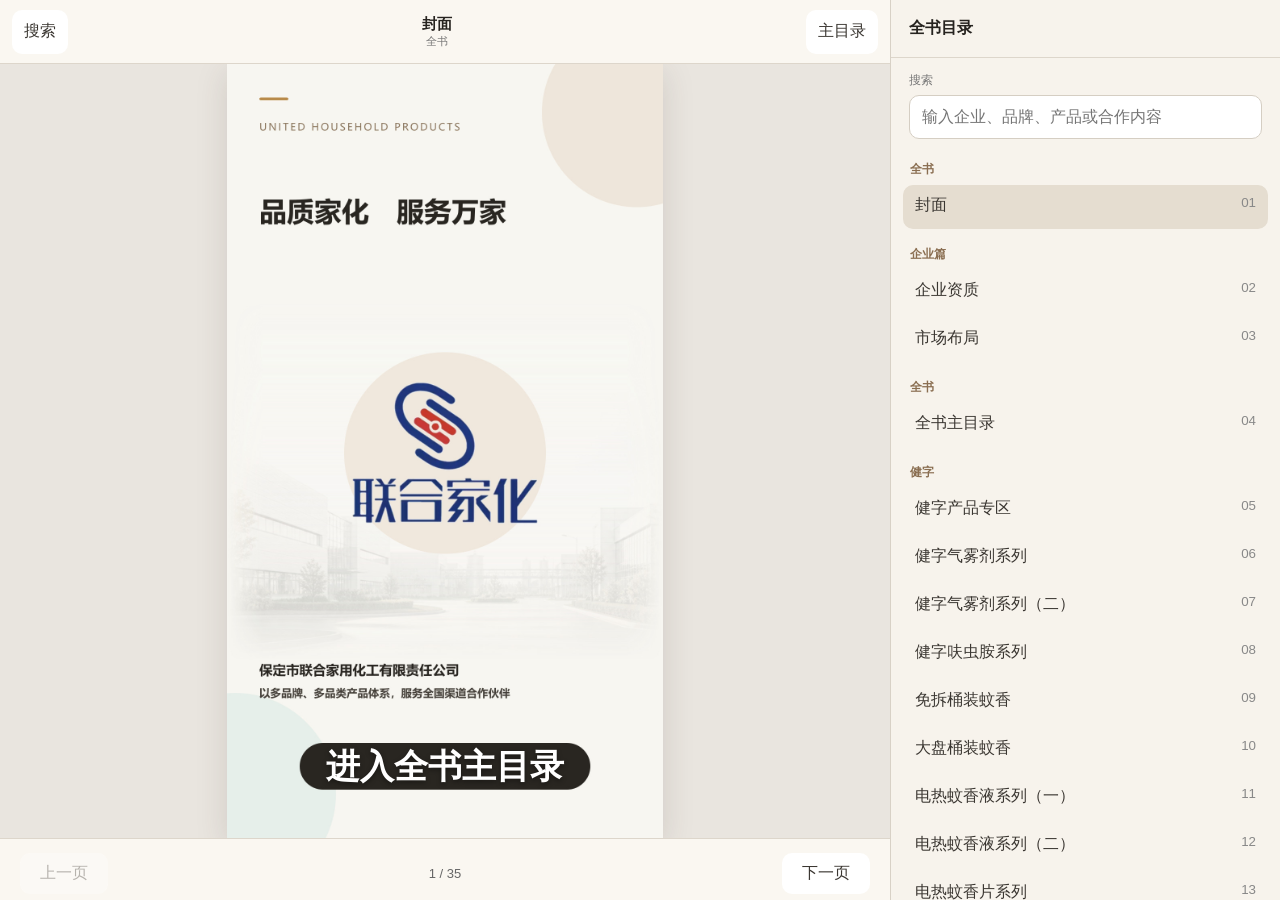
==== commit 8198f6fc: "修复电子书入口中文编码乱码" ====
--- a/index.html
+++ b/index.html
@@ -4,69 +4,69 @@
   <meta charset="utf-8">
   <meta name="viewport" content="width=device-width,initial-scale=1,viewport-fit=cover">
   <meta name="theme-color" content="#f7f3ec">
-  <title>鑱斿悎瀹跺寲浜у搧鐢靛瓙涔︼綔涓撻6</title>
+  <title>联合家化产品电子书｜专题6</title>
   <link rel="icon" href="icon-192.png">
   <link rel="manifest" href="manifest.webmanifest">
   <link rel="stylesheet" href="style.css">
 </head>
 <body>
   <header class="topbar">
-    <button id="menuBtn" class="icon-btn" aria-label="鎵撳紑鎼滅储">鎼滅储</button>
-    <div class="heading"><strong id="pageTitle">鑱斿悎瀹跺寲浜у搧鐢靛瓙涔?/strong><span id="pageMeta">涓撻6</span></div>
-    <button id="homeBtn" class="icon-btn" aria-label="杩斿洖涓荤洰褰?>涓荤洰褰?/button>
+    <button id="menuBtn" class="icon-btn" aria-label="打开搜索">搜索</button>
+    <div class="heading"><strong id="pageTitle">联合家化产品电子书</strong><span id="pageMeta">专题6</span></div>
+    <button id="homeBtn" class="icon-btn" aria-label="返回主目录">主目录</button>
   </header>
   <main id="viewer" class="viewer" aria-live="polite">
-    <button id="prevTap" class="tap-zone left" aria-label="涓婁竴椤?></button>
-    <figure class="page"><img id="pageImage" alt="" draggable="false"><div id="hotspots" class="hotspots"></div><div id="loading">姝ｅ湪鍔犺浇鈥?/div></figure>
-    <button id="nextTap" class="tap-zone right" aria-label="涓嬩竴椤?></button>
+    <button id="prevTap" class="tap-zone left" aria-label="上一页"></button>
+    <figure class="page"><img id="pageImage" alt="" draggable="false"><div id="hotspots" class="hotspots"></div><div id="loading">正在加载…</div></figure>
+    <button id="nextTap" class="tap-zone right" aria-label="下一页"></button>
   </main>
-  <nav class="bottomnav" aria-label="闃呰瀵艰埅">
-    <button id="prevBtn">涓婁竴椤?/button><span id="counter">1 / 29</span><button id="nextBtn">涓嬩竴椤?/button>
+  <nav class="bottomnav" aria-label="阅读导航">
+    <button id="prevBtn">上一页</button><span id="counter">1 / 29</span><button id="nextBtn">下一页</button>
   </nav>
   <aside id="drawer" class="drawer" aria-hidden="true">
-    <div class="drawer-head"><strong>鍏ㄤ功鐩綍</strong><button id="closeBtn" aria-label="鍏抽棴鐩綍">鍏抽棴</button></div>
-    <label class="search"><span>鎼滅储</span><input id="search" type="search" placeholder="杈撳叆浼佷笟銆佸搧鐗屻€佷骇鍝佹垨鍚堜綔鍐呭"></label>
+    <div class="drawer-head"><strong>全书目录</strong><button id="closeBtn" aria-label="关闭目录">关闭</button></div>
+    <label class="search"><span>搜索</span><input id="search" type="search" placeholder="输入企业、品牌、产品或合作内容"></label>
     <div id="toc" class="toc"></div>
   </aside>
   <div id="shade" class="shade" hidden></div>
-  <div id="lightbox" class="lightbox" hidden><button id="lightboxClose" aria-label="鍏抽棴鏀惧ぇ鍥剧墖">脳</button><img id="lightboxImage" alt=""><div id="lightboxCaption"></div></div>
+  <div id="lightbox" class="lightbox" hidden><button id="lightboxClose" aria-label="关闭放大图片">×</button><img id="lightboxImage" alt=""><div id="lightboxCaption"></div></div>
   <script>
 const pages = [
-  {id:"COVER",title:"灏侀潰",section:"鍏ㄤ功",src:"pages/COVER.jpg"},
-  {id:"ENT-INTRO",title:"浼佷笟璧勮川",section:"浼佷笟绡?,src:"pages/ENT-INTRO.jpg"},
-  {id:"ENT-MARKET",title:"甯傚満甯冨眬",section:"浼佷笟绡?,src:"pages/ENT-MARKET.jpg"},
-  {id:"DIR-001",title:"鍏ㄤ功涓荤洰褰?,section:"鍏ㄤ功",src:"pages/DIR-001.jpg"},
-  {id:"SEC-JZ",title:"鍋ュ瓧浜у搧涓撳尯",section:"鍋ュ瓧",src:"pages/SEC-JZ.jpg"},
-  {id:"JZ-P001",title:"鍋ュ瓧姘旈浘鍓傜郴鍒?,section:"鍋ュ瓧",src:"pages/JZ-P001.jpg"},
-  {id:"JZ-P001B",title:"鍋ュ瓧姘旈浘鍓傜郴鍒楋紙浜岋級",section:"鍋ュ瓧",src:"pages/JZ-P001B.jpg"},
-  {id:"JZ-P008",title:"鍋ュ瓧鍛嬭櫕鑳虹郴鍒?,section:"鍋ュ瓧",src:"pages/JZ-P008.jpg"},
-  {id:"JZ-P002",title:"鍏嶆媶妗惰铓婇",section:"鍋ュ瓧",src:"pages/JZ-P002.jpg"},
-  {id:"JZ-P010",title:"澶х洏妗惰铓婇",section:"鍋ュ瓧",src:"pages/JZ-P010.jpg"},
-  {id:"JZ-P003",title:"鐢电儹铓婇娑茬郴鍒楋紙涓€锛?,section:"鍋ュ瓧",src:"pages/JZ-P003.jpg"},
-  {id:"JZ-P004",title:"鐢电儹铓婇娑茬郴鍒楋紙浜岋級",section:"鍋ュ瓧",src:"pages/JZ-P004.jpg"},
-  {id:"JZ-P005",title:"鐢电儹铓婇鐗囩郴鍒?,section:"鍋ュ瓧",src:"pages/JZ-P005.jpg"},
-  {id:"JZ-P007",title:"鐩樺紡铓婇绯诲垪",section:"鍋ュ瓧",src:"pages/JZ-P007.jpg"},
-  {id:"JZ-P009",title:"绾哥绾ょ淮铓婇",section:"鍋ュ瓧",src:"pages/JZ-P009.jpg"},
-  {id:"SEC-YJ",title:"楣板墤浜у搧涓撳尯",section:"楣板墤",src:"pages/SEC-YJ.jpg"},
-  {id:"YJ-P001",title:"鐢电儹椹辫殜绯诲垪",section:"楣板墤",src:"pages/YJ-P001.jpg"},
-  {id:"YJ-P002",title:"瓒呭ぇ鐩樺疂瀹濇柟濉戣殜棣?,section:"楣板墤",src:"pages/YJ-P002.jpg"},
-  {id:"YJ-P003",title:"姘旈浘鍓傜郴鍒楋紙涓€锛?,section:"楣板墤",src:"pages/YJ-P003.jpg"},
-  {id:"YJ-P004",title:"姘旈浘鍓傜郴鍒楋紙浜岋級",section:"楣板墤",src:"pages/YJ-P004.jpg"},
-  {id:"SEC-JGB",title:"閲戠畭妫掍骇鍝佷笓鍖?,section:"閲戠畭妫?,src:"pages/SEC-JGB.jpg"},
-  {id:"JGB-P001",title:"閲戠畭妫掓皵闆惧墏绯诲垪",section:"閲戠畭妫?,src:"pages/JGB-P001.jpg"},
-  {id:"JGB-P002",title:"閲戠畭妫掔數鐑殜棣欐恫绯诲垪",section:"閲戠畭妫?,src:"pages/JGB-P002.jpg"},
-  {id:"SEC-LS",title:"鍔涙矙姘旈浘鏉€铏墏",section:"鍔涙矙",src:"pages/SEC-LS.jpg"},
-  {id:"SEC-HC",title:"瀹跺涵鏃ュ寲浜у搧涓撳尯",section:"瀹跺涵鏃ュ寲",src:"pages/SEC-HC.jpg"},
-  {id:"HC-P001",title:"鑺遍湶姘寸郴鍒?,section:"瀹跺涵鏃ュ寲",src:"pages/HC-P001.jpg"},
-  {id:"HC-P002",title:"鍋ュ瓧鍘曞噣锛堟煚妾锛?,section:"瀹跺涵鏃ュ寲",src:"pages/HC-P002.jpg"},
-  {id:"HC-P004",title:"鍘ㄦ埧娌规薄鍑€绯诲垪",section:"瀹跺涵鏃ュ寲",src:"pages/HC-P004.jpg"},
-  {id:"HC-P005",title:"娓呮磥绯诲垪",section:"瀹跺涵鏃ュ寲",src:"pages/HC-P005.jpg"},
-  {id:"HC-P003",title:"绌烘皵娓呮柊鍓傜郴鍒楋紙涓€锛?,section:"瀹跺涵鏃ュ寲",src:"pages/HC-P003.jpg"},
-  {id:"HC-P006",title:"绌烘皵娓呮柊鍓傜郴鍒楋紙浜岋級",section:"瀹跺涵鏃ュ寲",src:"pages/HC-P006.jpg"},
-  {id:"COOP-001",title:"閫夋嫨鑱斿悎瀹跺寲",section:"鎷涘晢鍚堜綔",src:"pages/COOP-001.jpg"},
-  {id:"COOP-002",title:"娓犻亾鍚堜綔浠峰€?,section:"鎷涘晢鍚堜綔",src:"pages/COOP-002.jpg"},
-  {id:"COOP-003",title:"鍚堜綔妯″紡",section:"鎷涘晢鍚堜綔",src:"pages/COOP-003.jpg"},
-  {id:"CONTACT",title:"鑱旂郴鏂瑰紡",section:"鑱旂郴鎴戜滑",src:"pages/CONTACT.jpg"}
+  {id:"COVER",title:"封面",section:"全书",src:"pages/COVER.jpg"},
+  {id:"ENT-INTRO",title:"企业资质",section:"企业篇",src:"pages/ENT-INTRO.jpg"},
+  {id:"ENT-MARKET",title:"市场布局",section:"企业篇",src:"pages/ENT-MARKET.jpg"},
+  {id:"DIR-001",title:"全书主目录",section:"全书",src:"pages/DIR-001.jpg"},
+  {id:"SEC-JZ",title:"健字产品专区",section:"健字",src:"pages/SEC-JZ.jpg"},
+  {id:"JZ-P001",title:"健字气雾剂系列",section:"健字",src:"pages/JZ-P001.jpg"},
+  {id:"JZ-P001B",title:"健字气雾剂系列（二）",section:"健字",src:"pages/JZ-P001B.jpg"},
+  {id:"JZ-P008",title:"健字呋虫胺系列",section:"健字",src:"pages/JZ-P008.jpg"},
+  {id:"JZ-P002",title:"免拆桶装蚊香",section:"健字",src:"pages/JZ-P002.jpg"},
+  {id:"JZ-P010",title:"大盘桶装蚊香",section:"健字",src:"pages/JZ-P010.jpg"},
+  {id:"JZ-P003",title:"电热蚊香液系列（一）",section:"健字",src:"pages/JZ-P003.jpg"},
+  {id:"JZ-P004",title:"电热蚊香液系列（二）",section:"健字",src:"pages/JZ-P004.jpg"},
+  {id:"JZ-P005",title:"电热蚊香片系列",section:"健字",src:"pages/JZ-P005.jpg"},
+  {id:"JZ-P007",title:"盘式蚊香系列",section:"健字",src:"pages/JZ-P007.jpg"},
+  {id:"JZ-P009",title:"纸竹纤维蚊香",section:"健字",src:"pages/JZ-P009.jpg"},
+  {id:"SEC-YJ",title:"鹰剑产品专区",section:"鹰剑",src:"pages/SEC-YJ.jpg"},
+  {id:"YJ-P001",title:"电热驱蚊系列",section:"鹰剑",src:"pages/YJ-P001.jpg"},
+  {id:"YJ-P002",title:"超大盘宝宝方塑蚊香",section:"鹰剑",src:"pages/YJ-P002.jpg"},
+  {id:"YJ-P003",title:"气雾剂系列（一）",section:"鹰剑",src:"pages/YJ-P003.jpg"},
+  {id:"YJ-P004",title:"气雾剂系列（二）",section:"鹰剑",src:"pages/YJ-P004.jpg"},
+  {id:"SEC-JGB",title:"金箍棒产品专区",section:"金箍棒",src:"pages/SEC-JGB.jpg"},
+  {id:"JGB-P001",title:"金箍棒气雾剂系列",section:"金箍棒",src:"pages/JGB-P001.jpg"},
+  {id:"JGB-P002",title:"金箍棒电热蚊香液系列",section:"金箍棒",src:"pages/JGB-P002.jpg"},
+  {id:"SEC-LS",title:"力沙气雾杀虫剂",section:"力沙",src:"pages/SEC-LS.jpg"},
+  {id:"SEC-HC",title:"家庭日化产品专区",section:"家庭日化",src:"pages/SEC-HC.jpg"},
+  {id:"HC-P001",title:"花露水系列",section:"家庭日化",src:"pages/HC-P001.jpg"},
+  {id:"HC-P002",title:"健字厕净（柠檬香）",section:"家庭日化",src:"pages/HC-P002.jpg"},
+  {id:"HC-P004",title:"厨房油污净系列",section:"家庭日化",src:"pages/HC-P004.jpg"},
+  {id:"HC-P005",title:"清洁系列",section:"家庭日化",src:"pages/HC-P005.jpg"},
+  {id:"HC-P003",title:"空气清新剂系列（一）",section:"家庭日化",src:"pages/HC-P003.jpg"},
+  {id:"HC-P006",title:"空气清新剂系列（二）",section:"家庭日化",src:"pages/HC-P006.jpg"},
+  {id:"COOP-001",title:"选择联合家化",section:"招商合作",src:"pages/COOP-001.jpg"},
+  {id:"COOP-002",title:"渠道合作价值",section:"招商合作",src:"pages/COOP-002.jpg"},
+  {id:"COOP-003",title:"合作模式",section:"招商合作",src:"pages/COOP-003.jpg"},
+  {id:"CONTACT",title:"联系方式",section:"联系我们",src:"pages/CONTACT.jpg"}
 ];
 const byId = Object.fromEntries(pages.map((p,i)=>[p.id,i]));
 let current = Math.max(0, byId[location.hash.slice(1)] ?? 0);
@@ -79,17 +79,17 @@
 const toc = document.querySelector('#toc');
 function preload(i) { if (pages[i]) { const x=new Image(); x.src=pages[i].src; } }
 const links = {
-  'COVER': [[0,0,100,100,'DIR-001','杩涘叆鍏ㄤ功涓荤洰褰?]],
+  'COVER': [[0,0,100,100,'DIR-001','进入全书主目录']],
   'DIR-001': [
-    [7.4,22.4,85.2,12.3,'ENT-INTRO','杩涘叆浼佷笟绡?],[7.4,37.2,85.2,12.3,'SEC-JZ','杩涘叆鍝佺墝涓庝骇鍝?],
-    [7.4,52.1,85.2,12.3,'COOP-001','杩涘叆鎷涘晢鍚堜綔'],[7.4,66.9,85.2,12.3,'CONTACT','杩涘叆鑱旂郴鏂瑰紡']],
-  'ENT-MARKET': [[7.4,77.0,85.2,8.5,'SEC-JZ','鏌ョ湅鍝佺墝涓庝骇鍝?]],
-  'ENT-INTRO': [[10.2,36.7,38,14.8,'@asset:钀ヤ笟鎵х収.jpg','鏌ョ湅钀ヤ笟鎵х収澶у浘'],[51.8,36.7,38,14.8,'@asset:鍐滆嵂鐢熶骇璁稿彲璇?jpg','鏌ョ湅鍐滆嵂鐢熶骇璁稿彲璇佸ぇ鍥?],[10.2,51.9,38,14.8,'@asset:鍐滆嵂鐧昏璇乢浠ｈ〃璇?jpg','鏌ョ湅鍐滆嵂鐧昏璇佸ぇ鍥?],[51.8,51.9,38,14.8,'@asset:娌冲寳鐪佺鎶€鍨嬩腑灏忎紒涓?jpg','鏌ョ湅绉戞妧鍨嬩腑灏忎紒涓氳瘉涔﹀ぇ鍥?]],
+    [7.4,22.4,85.2,12.3,'ENT-INTRO','进入企业篇'],[7.4,37.2,85.2,12.3,'SEC-JZ','进入品牌与产品'],
+    [7.4,52.1,85.2,12.3,'COOP-001','进入招商合作'],[7.4,66.9,85.2,12.3,'CONTACT','进入联系方式']],
+  'ENT-MARKET': [[7.4,77.0,85.2,8.5,'SEC-JZ','查看品牌与产品']],
+  'ENT-INTRO': [[10.2,36.7,38,14.8,'@asset:营业执照.jpg','查看营业执照大图'],[51.8,36.7,38,14.8,'@asset:农药生产许可证.jpg','查看农药生产许可证大图'],[10.2,51.9,38,14.8,'@asset:农药登记证_代表证.jpg','查看农药登记证大图'],[51.8,51.9,38,14.8,'@asset:河北省科技型中小企业.jpg','查看科技型中小企业证书大图']],
   'SEC-JZ': ['JZ-P001','JZ-P001B','JZ-P008','JZ-P002','JZ-P010','JZ-P003','JZ-P004','JZ-P005','JZ-P007'],
   'SEC-YJ': ['YJ-P001','YJ-P002','YJ-P003','YJ-P004'],
   'SEC-JGB': ['JGB-P001','JGB-P002'],
   'SEC-HC': ['HC-P001','HC-P002','HC-P004','HC-P005','HC-P003','HC-P006'],
-  'CONTACT': [[7.4,43.5,85.2,12,'@tel','鎷ㄦ墦0312-2161615'],[7.4,87.5,85.2,6.5,'DIR-001','杩斿洖鍏ㄤ功涓荤洰褰?]]
+  'CONTACT': [[7.4,43.5,85.2,12,'@tel','拨打0312-2161615'],[7.4,87.5,85.2,6.5,'DIR-001','返回全书主目录']]
 };
 const productImages={
  'JZ-P001':['015','018','025','022'],'JZ-P001B':['016','017','026'],'JZ-P008':['A80','A77'],'JZ-P002':['063','064'],
@@ -100,17 +100,17 @@
 const productPositions={'YJ-P002':[[7.4,26.0,40.9,34.0],[51.7,26.0,40.9,34.0]],'YJ-P004':[[29.5,26.0,40.9,34.0]],'HC-P004':[[7.4,26.0,40.9,34.0],[51.7,26.0,40.9,34.0]]};
 function openLightbox(src,label){lightboxImage.src=src;lightboxImage.alt=label;lightboxCaption.textContent=label;lightbox.hidden=false;document.body.classList.add('modal-open')}
 function closeLightbox(){lightbox.hidden=true;lightboxImage.src='';document.body.classList.remove('modal-open')}
-function sectionLinks(ids) { return ids.map((id,n)=>[(ids.length%2===1&&n===ids.length-1)?29.5:7.4+(n%2)*44.3,21.1+Math.floor(n/2)*14.3,40.9,12.2,id,'杩涘叆'+pages[byId[id]].title]); }
-function sectionLinksJz(ids) { return ids.map((id,n)=>[(ids.length%2===1&&n===ids.length-1)?30.5:6.5+(n%2)*48.1,19.3+Math.floor(n/2)*12.8,38.9,10.9,id,'杩涘叆'+pages[byId[id]].title]); }
+function sectionLinks(ids) { return ids.map((id,n)=>[(ids.length%2===1&&n===ids.length-1)?29.5:7.4+(n%2)*44.3,21.1+Math.floor(n/2)*14.3,40.9,12.2,id,'进入'+pages[byId[id]].title]); }
+function sectionLinksJz(ids) { return ids.map((id,n)=>[(ids.length%2===1&&n===ids.length-1)?30.5:6.5+(n%2)*48.1,19.3+Math.floor(n/2)*12.8,38.9,10.9,id,'进入'+pages[byId[id]].title]); }
 function renderHotspots(p) {
   hotspots.innerHTML=''; let items=links[p.id]||[]; if(items.length && typeof items[0]==='string') items=p.id==='SEC-JZ'?sectionLinksJz(items):sectionLinks(items);
   if(p.id==='COVER') items=[];
-  items.forEach(([x,y,w,h,target,label])=>{const b=document.createElement('button');b.className='hotspot';b.style.cssText=`left:${x}%;top:${y}%;width:${w}%;height:${h}%`;b.setAttribute('aria-label',label);if(p.id!=='SEC-JZ'&&p.id!=='BRANDS'&&label&&label.includes('杩涘叆')){const t=document.createElement('span');t.className='pulse-link';t.innerHTML='杩涘叆 <span class="pulse-arrow">鈫?/span>';b.append(t)}b.onclick=()=>{if(target==='@tel'){location.href='tel:03122161615';return}if(target.startsWith('@asset:')){window.open('assets/'+encodeURIComponent(target.slice(7)),'_blank');return}show(byId[target])};hotspots.append(b);});
-  const ids=productImages[p.id];if(ids){const pos=productPositions[p.id]||(p.id==='JZ-P008'?[[7.4,31.8,40.9,33.9],[51.7,31.8,40.9,33.9]]:productLayout[ids.length]);ids.forEach((n,i)=>{const [x,y,w,h]=pos[i];const b=document.createElement('button');b.className='hotspot product-hotspot';b.style.cssText=`left:${x}%;top:${y}%;width:${w}%;height:${h}%`;b.setAttribute('aria-label','鐐瑰嚮鏀惧ぇ浜у搧鍥剧墖 '+n);b.onclick=e=>{e.stopPropagation();openLightbox('assets/products/IMG_'+n+'.jpg','鐪熷疄浜у搧鍥剧墖 '+n)};hotspots.append(b)})}
-  if(p.id==='COVER'){const b=document.createElement('button');b.className='cover-pulse';b.textContent='杩涘叆鍏ㄤ功涓荤洰褰?;b.onclick=()=>show(byId['DIR-001']);hotspots.append(b)}
-  if(p.id==='ENT-MARKET'){const b=document.createElement('span');b.className='market-pulse';b.textContent='鏌ョ湅鍝佺墝涓庝骇鍝?;hotspots.append(b)}
-  if(p.id==='SEC-JZ'){const t=document.createElement('div');t.className='choose-product-tip';t.innerHTML='<span>鈽?/span><strong>鐐瑰嚮鏂规閫夋嫨浜у搧</strong>';hotspots.append(t)}
-  if(ids){const t=document.createElement('div');t.className='product-zoom-tip';t.textContent='鐐瑰嚮鍥剧墖鍙斁澶?;hotspots.append(t)}
+  items.forEach(([x,y,w,h,target,label])=>{const b=document.createElement('button');b.className='hotspot';b.style.cssText=`left:${x}%;top:${y}%;width:${w}%;height:${h}%`;b.setAttribute('aria-label',label);if(p.id!=='SEC-JZ'&&p.id!=='BRANDS'&&label&&label.includes('进入')){const t=document.createElement('span');t.className='pulse-link';t.innerHTML='进入 <span class="pulse-arrow">→</span>';b.append(t)}b.onclick=()=>{if(target==='@tel'){location.href='tel:03122161615';return}if(target.startsWith('@asset:')){window.open('assets/'+encodeURIComponent(target.slice(7)),'_blank');return}show(byId[target])};hotspots.append(b);});
+  const ids=productImages[p.id];if(ids){const pos=productPositions[p.id]||(p.id==='JZ-P008'?[[7.4,31.8,40.9,33.9],[51.7,31.8,40.9,33.9]]:productLayout[ids.length]);ids.forEach((n,i)=>{const [x,y,w,h]=pos[i];const b=document.createElement('button');b.className='hotspot product-hotspot';b.style.cssText=`left:${x}%;top:${y}%;width:${w}%;height:${h}%`;b.setAttribute('aria-label','点击放大产品图片 '+n);b.onclick=e=>{e.stopPropagation();openLightbox('assets/products/IMG_'+n+'.jpg','真实产品图片 '+n)};hotspots.append(b)})}
+  if(p.id==='COVER'){const b=document.createElement('button');b.className='cover-pulse';b.textContent='进入全书主目录';b.onclick=()=>show(byId['DIR-001']);hotspots.append(b)}
+  if(p.id==='ENT-MARKET'){const b=document.createElement('span');b.className='market-pulse';b.textContent='查看品牌与产品';hotspots.append(b)}
+  if(p.id==='SEC-JZ'){const t=document.createElement('div');t.className='choose-product-tip';t.innerHTML='<span>☝</span><strong>点击方框选择产品</strong>';hotspots.append(t)}
+  if(ids){const t=document.createElement('div');t.className='product-zoom-tip';t.textContent='点击图片可放大';hotspots.append(t)}
 }
 function show(i, push=true) {
   current=Math.max(0,Math.min(pages.length-1,i)); const p=pages[current]; loading.hidden=false; image.classList.remove('ready');
@@ -142,4 +142,4 @@
 document.querySelector('#viewer').addEventListener('touchend',e=>{const dx=e.changedTouches[0].clientX-sx;if(Math.abs(dx)>60)show(current+(dx<0?1:-1));},{passive:true});
 buildToc(); show(current,false); if('serviceWorker' in navigator && location.protocol.startsWith('http')) navigator.serviceWorker.register('sw.js');
   </script>
-</body></html>+</body></html>
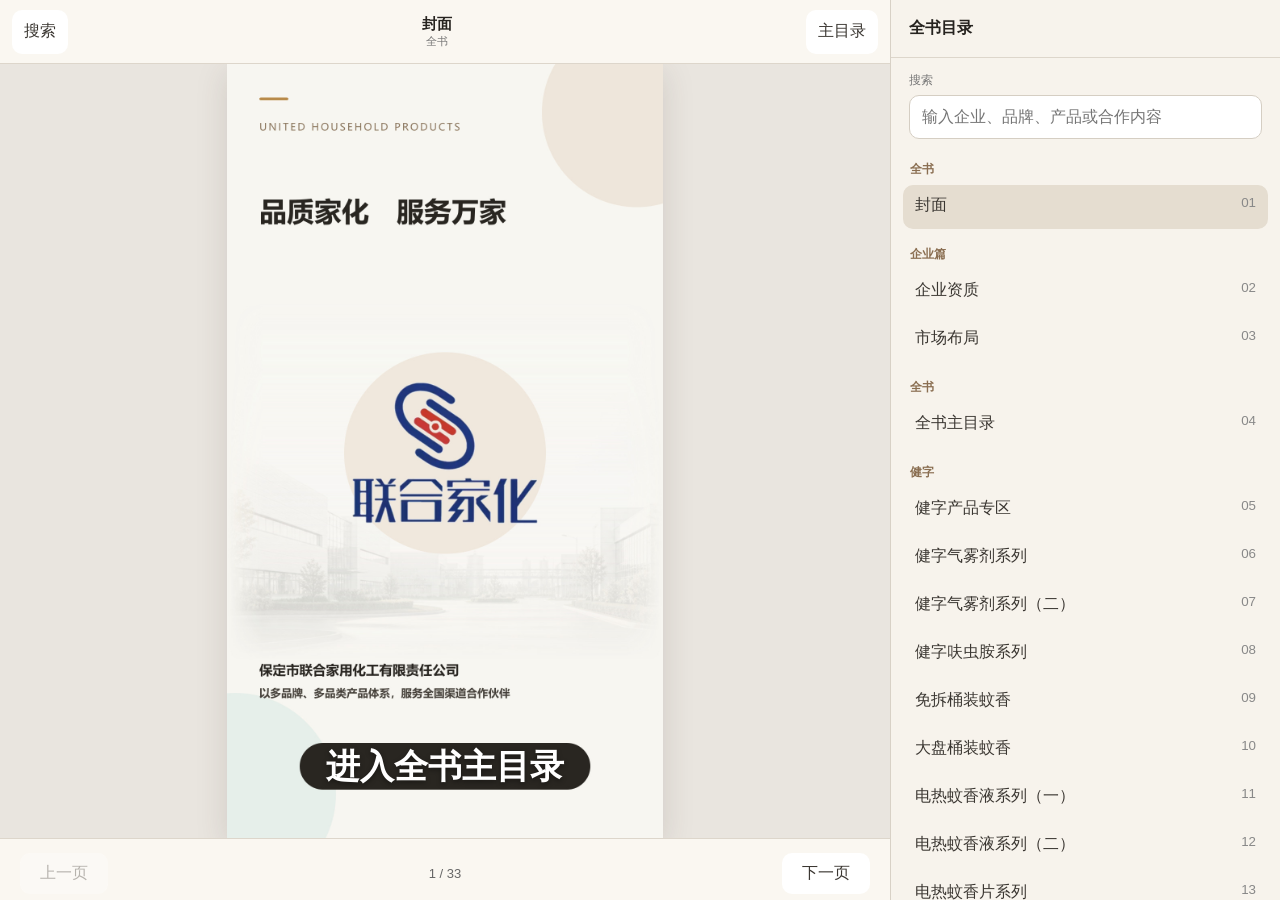
==== commit 4e614995: "更新33页电子书视觉与移动端交互" ====
--- a/index.html
+++ b/index.html
@@ -64,8 +64,6 @@
   {id:"HC-P003",title:"空气清新剂系列（一）",section:"家庭日化",src:"pages/HC-P003.jpg"},
   {id:"HC-P006",title:"空气清新剂系列（二）",section:"家庭日化",src:"pages/HC-P006.jpg"},
   {id:"COOP-001",title:"选择联合家化",section:"招商合作",src:"pages/COOP-001.jpg"},
-  {id:"COOP-002",title:"渠道合作价值",section:"招商合作",src:"pages/COOP-002.jpg"},
-  {id:"COOP-003",title:"合作模式",section:"招商合作",src:"pages/COOP-003.jpg"},
   {id:"CONTACT",title:"联系方式",section:"联系我们",src:"pages/CONTACT.jpg"}
 ];
 const byId = Object.fromEntries(pages.map((p,i)=>[p.id,i]));
@@ -89,7 +87,7 @@
   'SEC-YJ': ['YJ-P001','YJ-P002','YJ-P003','YJ-P004'],
   'SEC-JGB': ['JGB-P001','JGB-P002'],
   'SEC-HC': ['HC-P001','HC-P002','HC-P004','HC-P005','HC-P003','HC-P006'],
-  'CONTACT': [[7.4,43.5,85.2,12,'@tel','拨打0312-2161615'],[7.4,87.5,85.2,6.5,'DIR-001','返回全书主目录']]
+  'CONTACT': [[7.4,43.5,85.2,12,'@tel','拨打0312-2161615'],[7.4,87.5,85.2,6.5,'COVER','返回封面']]
 };
 const productImages={
  'JZ-P001':['015','018','025','022'],'JZ-P001B':['016','017','026'],'JZ-P008':['A80','A77'],'JZ-P002':['063','064'],
@@ -105,16 +103,23 @@
 function renderHotspots(p) {
   hotspots.innerHTML=''; let items=links[p.id]||[]; if(items.length && typeof items[0]==='string') items=p.id==='SEC-JZ'?sectionLinksJz(items):sectionLinks(items);
   if(p.id==='COVER') items=[];
-  items.forEach(([x,y,w,h,target,label])=>{const b=document.createElement('button');b.className='hotspot';b.style.cssText=`left:${x}%;top:${y}%;width:${w}%;height:${h}%`;b.setAttribute('aria-label',label);if(p.id!=='SEC-JZ'&&p.id!=='BRANDS'&&label&&label.includes('进入')){const t=document.createElement('span');t.className='pulse-link';t.innerHTML='进入 <span class="pulse-arrow">→</span>';b.append(t)}b.onclick=()=>{if(target==='@tel'){location.href='tel:03122161615';return}if(target.startsWith('@asset:')){window.open('assets/'+encodeURIComponent(target.slice(7)),'_blank');return}show(byId[target])};hotspots.append(b);});
+  items.forEach(([x,y,w,h,target,label],itemIndex)=>{const b=document.createElement('button');b.className='hotspot';if(p.id==='SEC-HC'&&itemIndex>=4)b.classList.add('hc-lower-entry');b.style.cssText=`left:${x}%;top:${y}%;width:${w}%;height:${h}%`;b.setAttribute('aria-label',label);if(p.id!=='SEC-JZ'&&p.id!=='BRANDS'&&label&&label.includes('进入')){const t=document.createElement('span');t.className='pulse-link';t.innerHTML='进入 <span class="pulse-arrow">→</span>';b.append(t)}b.onclick=()=>{if(target==='@tel'){location.href='tel:03122161615';return}if(target.startsWith('@asset:')){window.open('assets/'+encodeURIComponent(target.slice(7)),'_blank');return}show(byId[target])};hotspots.append(b);});
   const ids=productImages[p.id];if(ids){const pos=productPositions[p.id]||(p.id==='JZ-P008'?[[7.4,31.8,40.9,33.9],[51.7,31.8,40.9,33.9]]:productLayout[ids.length]);ids.forEach((n,i)=>{const [x,y,w,h]=pos[i];const b=document.createElement('button');b.className='hotspot product-hotspot';b.style.cssText=`left:${x}%;top:${y}%;width:${w}%;height:${h}%`;b.setAttribute('aria-label','点击放大产品图片 '+n);b.onclick=e=>{e.stopPropagation();openLightbox('assets/products/IMG_'+n+'.jpg','真实产品图片 '+n)};hotspots.append(b)})}
   if(p.id==='COVER'){const b=document.createElement('button');b.className='cover-pulse';b.textContent='进入全书主目录';b.onclick=()=>show(byId['DIR-001']);hotspots.append(b)}
   if(p.id==='ENT-MARKET'){const b=document.createElement('span');b.className='market-pulse';b.textContent='查看品牌与产品';hotspots.append(b)}
   if(p.id==='SEC-JZ'){const t=document.createElement('div');t.className='choose-product-tip';t.innerHTML='<span>☝</span><strong>点击方框选择产品</strong>';hotspots.append(t)}
-  if(ids){const t=document.createElement('div');t.className='product-zoom-tip';t.textContent='点击图片可放大';hotspots.append(t)}
-}
-function show(i, push=true) {
-  current=Math.max(0,Math.min(pages.length-1,i)); const p=pages[current]; loading.hidden=false; image.classList.remove('ready');
-  image.onload=()=>{loading.hidden=true;image.classList.add('ready')}; image.src=p.src; image.alt=p.title;
+  if(ids){const t=document.createElement('div');t.className='product-zoom-tip'+(p.id==='JZ-P001'?' page6-tip':'');t.textContent='点击图片可放大';hotspots.append(t)}
+  if(p.id==='COOP-001'){const title=document.createElement('div');title.className='advantages-pulse';title.textContent='选择联合家化的五大优势';hotspots.append(title);[29.7,40.9,52.1,63.3,74.5].forEach(y=>{const s=document.createElement('span');s.className='advantage-star';s.style.top=y+'%';s.textContent='★';hotspots.append(s)})}
+  if(p.id==='CONTACT'){const b=document.createElement('button');b.className='return-cover-pulse';b.textContent='返回封面';b.onclick=()=>show(byId['COVER']);hotspots.append(b)}
+}
+let loadTimer;
+function show(i, push=true) {
+  current=Math.max(0,Math.min(pages.length-1,i)); const p=pages[current]; clearTimeout(loadTimer); loading.hidden=false; loading.textContent='正在加载…'; loading.onclick=null; image.classList.remove('ready');
+  const done=()=>{clearTimeout(loadTimer);loading.hidden=true;loading.onclick=null;image.classList.add('ready')};
+  const retry=()=>{loading.textContent='正在重新加载…';image.src=p.src+(p.src.includes('?')?'&':'?')+'retry='+Date.now()};
+  image.onload=done; image.onerror=()=>{clearTimeout(loadTimer);loading.hidden=false;loading.textContent='图片加载失败，点击重试';loading.onclick=retry}; image.src=p.src; image.alt=p.title;
+  if(image.complete&&image.naturalWidth>0) queueMicrotask(done);
+  loadTimer=setTimeout(()=>{if(image.complete&&image.naturalWidth>0)done();else{loading.hidden=false;loading.textContent='网络较慢，点击重试';loading.onclick=retry}},8000);
   document.querySelector('#pageTitle').textContent=p.title; document.querySelector('#pageMeta').textContent=p.section;
   document.querySelector('#counter').textContent=`${current+1} / ${pages.length}`;
   renderHotspots(p);
@@ -130,7 +135,7 @@
     if(p.section!==last){const h=document.createElement('h2');h.textContent=p.section;toc.append(h);last=p.section;}
     const b=document.createElement('button');b.dataset.id=p.id;b.innerHTML=`<span>${p.title}</span><small>${String(i+1).padStart(2,'0')}</small>`;
     b.onclick=()=>{show(i);closeDrawer();};toc.append(b);
-  }); show(current,false);
+  });
 }
 document.querySelector('#menuBtn').onclick=openDrawer; document.querySelector('#closeBtn').onclick=closeDrawer; shade.onclick=closeDrawer;
 document.querySelector('#homeBtn').onclick=()=>show(byId['DIR-001']); document.querySelector('#prevBtn').onclick=()=>show(current-1);
@@ -140,6 +145,6 @@
 addEventListener('hashchange',()=>show(byId[location.hash.slice(1)]??current,false));
 let sx=0;document.querySelector('#viewer').addEventListener('touchstart',e=>sx=e.changedTouches[0].clientX,{passive:true});
 document.querySelector('#viewer').addEventListener('touchend',e=>{const dx=e.changedTouches[0].clientX-sx;if(Math.abs(dx)>60)show(current+(dx<0?1:-1));},{passive:true});
-buildToc(); show(current,false); if('serviceWorker' in navigator && location.protocol.startsWith('http')) navigator.serviceWorker.register('sw.js');
+buildToc(); show(current,false); if('serviceWorker' in navigator && location.protocol.startsWith('http')) navigator.serviceWorker.register('sw.js',{updateViaCache:'none'}).then(r=>r.update()).catch(()=>{});
   </script>
 </body></html>
--- a/style.css
+++ b/style.css
@@ -1,7 +1,10 @@
-*{box-sizing:border-box}html,body{margin:0;height:100%;background:#e9e5df;color:#26231f;font-family:-apple-system,BlinkMacSystemFont,"Segoe UI","PingFang SC","Microsoft YaHei",sans-serif}button,input{font:inherit}.topbar{height:64px;padding:env(safe-area-inset-top) 12px 0;display:flex;align-items:center;gap:12px;background:#faf7f1;border-bottom:1px solid #ddd6cb;position:fixed;z-index:10;top:0;left:0;right:0}.heading{min-width:0;flex:1;text-align:center;display:flex;flex-direction:column}.heading strong{font-size:15px;white-space:nowrap;overflow:hidden;text-overflow:ellipsis}.heading span{font-size:11px;color:#777}.icon-btn,.bottomnav button,.drawer button{border:0;background:#fff;border-radius:10px;padding:10px 12px;color:#3b3732}.viewer{position:fixed;inset:64px 0 calc(62px + env(safe-area-inset-bottom));display:grid;place-items:center;overflow:hidden}.page{width:min(100%,calc((100dvh - 126px - env(safe-area-inset-bottom)) * .5625));aspect-ratio:9/16;margin:0;display:grid;place-items:center;position:relative}.page img{display:block;width:100%;height:100%;box-shadow:0 8px 30px #40382d26;opacity:0;transition:opacity .15s}.page img.ready{opacity:1}.hotspots{position:absolute;inset:0;z-index:3}.hotspot{position:absolute;border:0;background:transparent;border-radius:10px;cursor:pointer}.hotspot:focus-visible{outline:3px solid #1877d2;outline-offset:-3px}#loading{position:absolute;color:#777}.tap-zone{position:absolute;z-index:2;top:0;bottom:0;width:10%;border:0;background:transparent}.tap-zone.left{left:0}.tap-zone.right{right:0}.bottomnav{height:calc(62px + env(safe-area-inset-bottom));padding:8px 20px env(safe-area-inset-bottom);position:fixed;bottom:0;left:0;right:0;display:flex;align-items:center;justify-content:space-between;background:#faf7f1;border-top:1px solid #ddd6cb;z-index:10}.bottomnav button{min-width:88px}.bottomnav button:disabled{opacity:.35}.bottomnav span{font-size:13px;color:#666}.drawer{position:fixed;z-index:30;left:0;top:0;bottom:0;width:min(88vw,390px);background:#f7f3ec;transform:translateX(-102%);transition:transform .2s;box-shadow:10px 0 40px #0003;overflow:auto;padding-bottom:30px}.drawer[aria-hidden=false]{transform:translateX(0)}.drawer-head{position:sticky;top:0;background:#f7f3ecef;backdrop-filter:blur(8px);display:flex;align-items:center;justify-content:space-between;padding:18px;border-bottom:1px solid #ddd6cb}.search{display:block;padding:14px 18px 5px}.search span{font-size:12px;color:#777;display:block;margin-bottom:6px}.search input{width:100%;border:1px solid #d5cec3;border-radius:10px;padding:12px;background:#fff}.toc{padding:0 12px}.toc h2{font-size:12px;color:#8a6e51;margin:17px 7px 7px}.toc button{width:100%;display:flex;justify-content:space-between;text-align:left;margin:4px 0;background:transparent}.toc button.active{background:#e5ddd0}.toc small{color:#888}.shade{position:fixed;z-index:20;inset:0;background:#0007}@media(min-width:900px){.viewer{inset:64px 390px 62px 0}.drawer{transform:none;width:390px;left:auto;right:0;box-shadow:none;border-left:1px solid #d8d1c6}.drawer-head button{display:none}.shade{display:none}.topbar,.bottomnav{right:390px}.page{width:min(calc(100vw - 390px),calc((100dvh - 126px) * .5625))}}button{touch-action:manipulation}.icon-btn,.drawer button{min-height:44px}.hotspot{touch-action:manipulation}
-.hotspot .pulse-link{position:absolute;right:5%;bottom:8%;color:#d7352a;font-weight:800;font-size:clamp(13px,3.8vw,21px);text-shadow:0 1px 5px #fff,0 0 10px #fff;animation:entryPulse 1.05s ease-in-out infinite;pointer-events:none}.hotspot .pulse-arrow{display:inline-block;margin-left:.2em;font-size:1.25em}@keyframes entryPulse{0%,100%{transform:scale(1);opacity:.72}50%{transform:scale(1.1);opacity:1}}@media(prefers-reduced-motion:reduce){.hotspot .pulse-link{animation:none;opacity:1}}
+*{box-sizing:border-box}html,body{margin:0;height:100%;background:#e9e5df;color:#26231f;font-family:-apple-system,BlinkMacSystemFont,"Segoe UI","PingFang SC","Microsoft YaHei",sans-serif}button,input{font:inherit}.topbar{height:64px;padding:env(safe-area-inset-top) 12px 0;display:flex;align-items:center;gap:12px;background:#faf7f1;border-bottom:1px solid #ddd6cb;position:fixed;z-index:10;top:0;left:0;right:0}.heading{min-width:0;flex:1;text-align:center;display:flex;flex-direction:column}.heading strong{font-size:15px;white-space:nowrap;overflow:hidden;text-overflow:ellipsis}.heading span{font-size:11px;color:#777}.icon-btn,.bottomnav button,.drawer button{border:0;background:#fff;border-radius:10px;padding:10px 12px;color:#3b3732}.viewer{position:fixed;inset:64px 0 calc(62px + env(safe-area-inset-bottom));display:grid;place-items:center;overflow:hidden}.page{width:min(100%,calc((100dvh - 126px - env(safe-area-inset-bottom)) * .5625));aspect-ratio:9/16;margin:0;display:grid;place-items:center;position:relative}.page img{display:block;width:100%;height:100%;box-shadow:0 8px 30px #40382d26;opacity:0;transition:opacity .15s}.page img.ready{opacity:1}.hotspots{position:absolute;inset:0;z-index:3}.hotspot{position:absolute;border:0;background:transparent;border-radius:10px;cursor:pointer}.hotspot:focus-visible{outline:3px solid #1877d2;outline-offset:-3px}#loading{position:absolute;color:#777}.tap-zone{position:absolute;z-index:2;top:0;bottom:0;width:10%;border:0;background:transparent}.tap-zone.left{left:0}.tap-zone.right{right:0}.bottomnav{height:calc(62px + env(safe-area-inset-bottom));padding:8px 20px env(safe-area-inset-bottom);position:fixed;bottom:0;left:0;right:0;display:flex;align-items:center;justify-content:space-between;background:#faf7f1;border-top:1px solid #ddd6cb;z-index:10}.bottomnav button{min-width:88px}.bottomnav button:disabled{opacity:.35}.bottomnav span{font-size:13px;color:#666}.drawer{position:fixed;z-index:30;left:0;top:0;bottom:0;width:min(88vw,390px);background:#f7f3ec;transform:translateX(-102%);transition:transform .2s;box-shadow:10px 0 40px #0003;overflow:auto;padding-bottom:30px}.drawer[aria-hidden=false]{transform:translateX(0)}.drawer-head{position:sticky;top:0;background:#f7f3ecef;backdrop-filter:blur(8px);display:flex;align-items:center;justify-content:space-between;padding:18px;border-bottom:1px solid #ddd6cb}.search{display:block;padding:14px 18px 5px}.search span{font-size:12px;color:#777;display:block;margin-bottom:6px}.search input{width:100%;border:1px solid #d5cec3;border-radius:10px;padding:12px;background:#fff}.toc{padding:0 12px}.toc h2{font-size:12px;color:#8a6e51;margin:17px 7px 7px}.toc button{width:100%;display:flex;justify-content:space-between;text-align:left;margin:4px 0;background:transparent}.toc button.active{background:#e5ddd0}.toc small{color:#888}.shade{position:fixed;z-index:20;inset:0;background:#0007}@media(min-width:900px){.viewer{inset:64px 390px 62px 0}.drawer{transform:none;width:390px;left:auto;right:0;box-shadow:none;border-left:1px solid #d8d1c6}.drawer-head button{display:none}.shade{display:none}.topbar,.bottomnav{right:390px}.page{width:min(calc(100vw - 390px),calc((100dvh - 126px) * .5625))}}button{touch-action:manipulation}.icon-btn,.drawer button{min-height:44px}.hotspot{touch-action:manipulation}
+.hotspot .pulse-link{position:absolute;right:5%;bottom:8%;color:#d7352a;font-weight:800;font-size:clamp(13px,3.8vw,21px);text-shadow:0 1px 5px #fff,0 0 10px #fff;animation:entryPulse 1.05s ease-in-out infinite;pointer-events:none}.hotspot .pulse-arrow{display:inline-block;margin-left:.2em;font-size:1.25em}@keyframes entryPulse{0%,100%{transform:scale(1);opacity:.72}50%{transform:scale(1.1);opacity:1}}@media(prefers-reduced-motion:reduce){.hotspot .pulse-link{animation:none;opacity:1}}
 
 .product-hotspot{border:2px solid transparent}.product-hotspot:active{background:#fff2}.lightbox{position:fixed;z-index:100;inset:0;background:#17130fee;display:flex;align-items:center;justify-content:center;padding:64px 18px 72px}.lightbox[hidden]{display:none}.lightbox img{display:block;max-width:96vw;max-height:82vh;object-fit:contain;background:#fff;border-radius:14px;box-shadow:0 14px 50px #0008}.lightbox button{position:absolute;right:18px;top:18px;width:48px;height:48px;border:0;border-radius:50%;background:#fff;color:#26231f;font-size:34px;line-height:1}.lightbox div{position:absolute;bottom:24px;color:#fff;font-size:15px;font-weight:700}.modal-open{overflow:hidden}.cover-pulse,.market-pulse{position:absolute;z-index:4;border:0;background:transparent;color:#fff;font-weight:800;text-align:center;pointer-events:auto;animation:entryPulse 1.05s ease-in-out infinite;text-shadow:0 2px 5px #0006}.cover-pulse{left:16.7%;top:87.7%;width:66.6%;height:6%;font-size:clamp(20px,6vw,34px)}.market-pulse{left:16.7%;top:77.1%;width:66.6%;height:6%;font-size:clamp(19px,5.7vw,32px);pointer-events:none}.choose-product-tip{position:absolute;right:8%;bottom:7.5%;display:flex;flex-direction:column;align-items:center;color:#9A4635;text-shadow:0 1px 5px #fff}.choose-product-tip span{font-size:clamp(38px,11vw,62px);line-height:1}.choose-product-tip strong{font-size:clamp(20px,6vw,34px);white-space:nowrap}.product-zoom-tip{position:absolute;z-index:6;left:16.7%;top:83.1%;width:66.6%;height:6%;border-radius:999px;background:#9A4635;color:#fff;display:flex;align-items:center;justify-content:center;font-size:clamp(20px,6vw,34px);font-weight:800;box-shadow:0 5px 18px #5f211f35}
 .choose-product-tip{left:50%!important;right:auto!important;transform:translateX(-50%)!important;bottom:4.2%!important}
 .market-pulse{left:20%!important;width:60%!important;height:6%!important;display:flex!important;align-items:center!important;justify-content:center!important;font-size:clamp(17px,5vw,27px)!important;line-height:1.1!important;overflow:hidden!important;padding:0 10px!important}
 .market-pulse{left:16.7%!important;width:66.6%!important;display:flex!important;align-items:center!important;justify-content:center!important;font-size:clamp(19px,5.7vw,32px)!important;line-height:1!important;white-space:nowrap!important;overflow:hidden!important;padding:0 12px!important}
+#loading[hidden]{display:none!important}#loading{z-index:8;max-width:80%;padding:12px 18px;border-radius:999px;background:#fffef5e8;box-shadow:0 4px 16px #0002;text-align:center;cursor:pointer;pointer-events:auto}
+.page6-tip{top:85.2%!important}.hc-lower-entry .pulse-link{bottom:1.5%!important}
+.advantages-pulse{position:absolute;left:7.4%;top:20.3%;width:85.2%;height:5%;display:flex;align-items:center;color:#292622;background:#f7f5f0;font-weight:900;font-size:clamp(20px,6.2vw,35px);animation:entryPulse 1.05s ease-in-out infinite;text-shadow:0 2px 6px #fff;white-space:nowrap}.advantage-star{position:absolute;left:8.2%;color:#d7352a;font-size:clamp(20px,6vw,34px);line-height:1;animation:entryPulse .95s ease-in-out infinite;text-shadow:0 0 8px #fff}.return-cover-pulse{position:absolute;left:7.4%;top:87.5%;width:85.2%;height:6.5%;border:0;background:transparent;color:#fff;font-weight:900;font-size:clamp(22px,6.5vw,37px);animation:entryPulse 1.05s ease-in-out infinite}
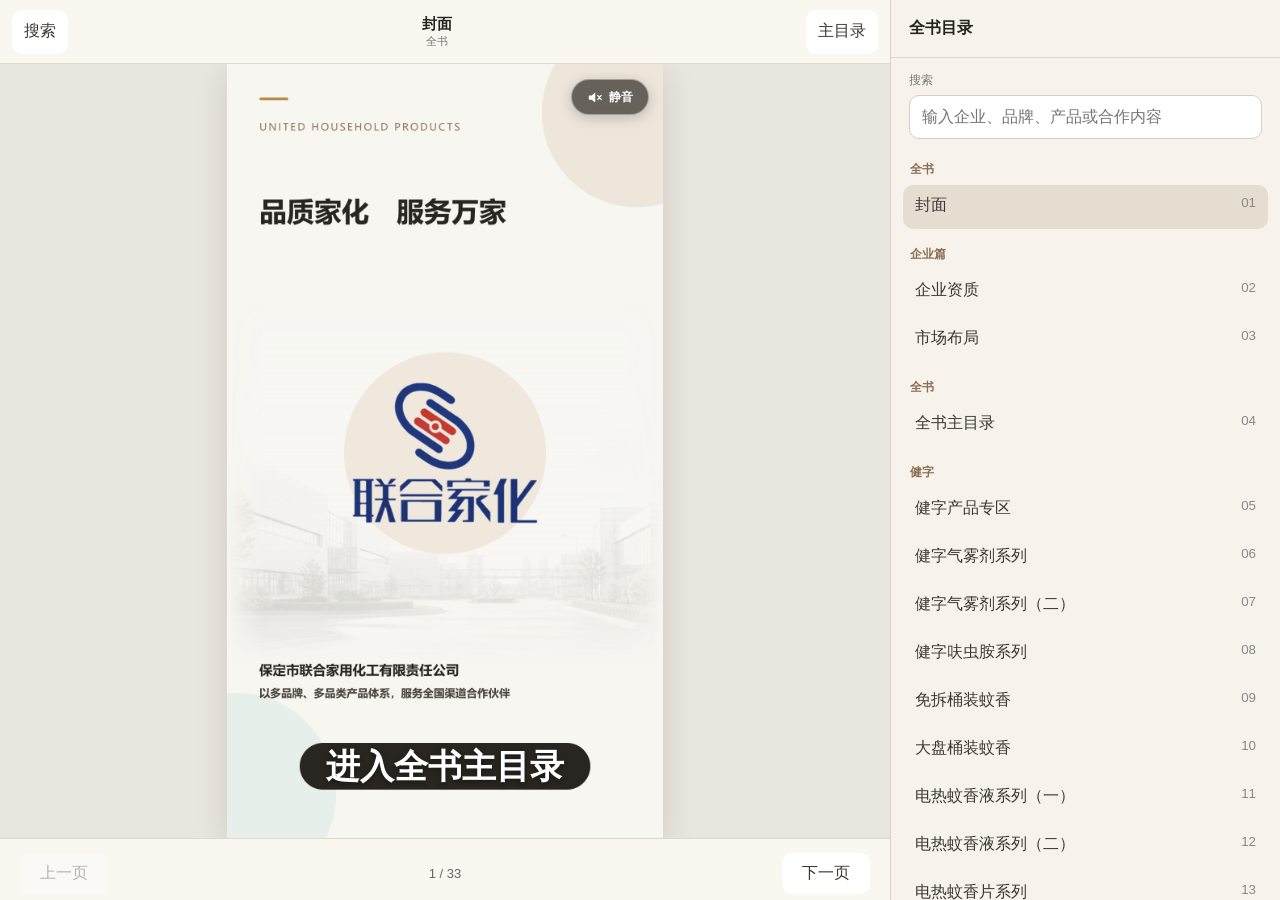
==== commit a7492648: "新增可选纸质翻页声音交互" ====
--- a/index.html
+++ b/index.html
@@ -29,8 +29,9 @@
     <div id="toc" class="toc"></div>
   </aside>
   <div id="shade" class="shade" hidden></div>
-  <div id="lightbox" class="lightbox" hidden><button id="lightboxClose" aria-label="关闭放大图片">×</button><img id="lightboxImage" alt=""><div id="lightboxCaption"></div></div>
-  <script>
+  <div id="lightbox" class="lightbox" hidden><button id="lightboxClose" aria-label="关闭放大图片">×</button><img id="lightboxImage" alt=""><div id="lightboxCaption"></div></div>
+  <audio id="pageTurnAudio" preload="none" playsinline src="assets/audio/page-turn.wav"></audio>
+  <script>
 const pages = [
   {id:"COVER",title:"封面",section:"全书",src:"pages/COVER.jpg"},
   {id:"ENT-INTRO",title:"企业资质",section:"企业篇",src:"pages/ENT-INTRO.jpg"},
@@ -74,8 +75,44 @@
 const lightbox=document.querySelector('#lightbox'),lightboxImage=document.querySelector('#lightboxImage'),lightboxCaption=document.querySelector('#lightboxCaption');
 const drawer = document.querySelector('#drawer');
 const shade = document.querySelector('#shade');
-const toc = document.querySelector('#toc');
-function preload(i) { if (pages[i]) { const x=new Image(); x.src=pages[i].src; } }
+const toc = document.querySelector('#toc');
+const pageTurnAudio = document.querySelector('#pageTurnAudio');
+const SOUND_SESSION_KEY = 'topic6-page-turn-sound';
+let soundEnabled = false;
+try { soundEnabled = sessionStorage.getItem(SOUND_SESSION_KEY) === 'on'; } catch (_) {}
+pageTurnAudio.volume = .18;
+function storeSoundPreference() {
+  try { sessionStorage.setItem(SOUND_SESSION_KEY, soundEnabled ? 'on' : 'off'); } catch (_) {}
+}
+function stopPageTurnSound() {
+  pageTurnAudio.pause();
+  try { pageTurnAudio.currentTime = 0; } catch (_) {}
+}
+function playPageTurnSound() {
+  if (!soundEnabled) return;
+  stopPageTurnSound();
+  const playback = pageTurnAudio.play();
+  if (playback) playback.catch(() => {});
+}
+function updateSoundButton(button) {
+  button.setAttribute('aria-pressed', String(soundEnabled));
+  button.setAttribute('aria-label', soundEnabled ? '关闭翻页声音' : '开启翻页声音');
+  button.classList.toggle('is-on', soundEnabled);
+  button.querySelector('span').textContent = soundEnabled ? '声音开' : '静音';
+}
+function toggleSound(button) {
+  soundEnabled = !soundEnabled;
+  storeSoundPreference();
+  updateSoundButton(button);
+  if (!soundEnabled) { stopPageTurnSound(); return; }
+  // A muted play inside the user's tap unlocks this audio element on iOS/WebView.
+  pageTurnAudio.muted = true;
+  const unlock = pageTurnAudio.play();
+  stopPageTurnSound();
+  pageTurnAudio.muted = false;
+  if (unlock) unlock.catch(() => {});
+}
+function preload(i) { if (pages[i]) { const x=new Image(); x.src=pages[i].src; } }
 const links = {
   'COVER': [[0,0,100,100,'DIR-001','进入全书主目录']],
   'DIR-001': [
@@ -105,7 +142,7 @@
   if(p.id==='COVER') items=[];
   items.forEach(([x,y,w,h,target,label],itemIndex)=>{const b=document.createElement('button');b.className='hotspot';if(p.id==='SEC-HC'&&itemIndex>=4)b.classList.add('hc-lower-entry');b.style.cssText=`left:${x}%;top:${y}%;width:${w}%;height:${h}%`;b.setAttribute('aria-label',label);if(p.id!=='SEC-JZ'&&p.id!=='BRANDS'&&label&&label.includes('进入')){const t=document.createElement('span');t.className='pulse-link';t.innerHTML='进入 <span class="pulse-arrow">→</span>';b.append(t)}b.onclick=()=>{if(target==='@tel'){location.href='tel:03122161615';return}if(target.startsWith('@asset:')){window.open('assets/'+encodeURIComponent(target.slice(7)),'_blank');return}show(byId[target])};hotspots.append(b);});
   const ids=productImages[p.id];if(ids){const pos=productPositions[p.id]||(p.id==='JZ-P008'?[[7.4,31.8,40.9,33.9],[51.7,31.8,40.9,33.9]]:productLayout[ids.length]);ids.forEach((n,i)=>{const [x,y,w,h]=pos[i];const b=document.createElement('button');b.className='hotspot product-hotspot';b.style.cssText=`left:${x}%;top:${y}%;width:${w}%;height:${h}%`;b.setAttribute('aria-label','点击放大产品图片 '+n);b.onclick=e=>{e.stopPropagation();openLightbox('assets/products/IMG_'+n+'.jpg','真实产品图片 '+n)};hotspots.append(b)})}
-  if(p.id==='COVER'){const b=document.createElement('button');b.className='cover-pulse';b.textContent='进入全书主目录';b.onclick=()=>show(byId['DIR-001']);hotspots.append(b)}
+  if(p.id==='COVER'){const sound=document.createElement('button');sound.className='sound-toggle';sound.type='button';sound.innerHTML='<svg viewBox="0 0 24 24" aria-hidden="true"><path class="speaker" d="M4 9v6h4l5 4V5L8 9H4z"/><path class="waves" d="M16 8.2c1 .9 1.5 2.2 1.5 3.8s-.5 2.9-1.5 3.8M18.6 5.7c1.7 1.6 2.6 3.7 2.6 6.3s-.9 4.7-2.6 6.3"/><path class="mute" d="m16.5 9 5 6m0-6-5 6"/></svg><span></span>';updateSoundButton(sound);sound.onclick=e=>{e.stopPropagation();toggleSound(sound)};hotspots.append(sound);const b=document.createElement('button');b.className='cover-pulse';b.textContent='进入全书主目录';b.onclick=()=>show(byId['DIR-001']);hotspots.append(b)}
   if(p.id==='ENT-MARKET'){const b=document.createElement('span');b.className='market-pulse';b.textContent='查看品牌与产品';hotspots.append(b)}
   if(p.id==='SEC-JZ'){const t=document.createElement('div');t.className='choose-product-tip';t.innerHTML='<span>☝</span><strong>点击方框选择产品</strong>';hotspots.append(t)}
   if(ids){const t=document.createElement('div');t.className='product-zoom-tip'+(p.id==='JZ-P001'?' page6-tip':'');t.textContent='点击图片可放大';hotspots.append(t)}
@@ -114,7 +151,9 @@
 }
 let loadTimer;
 function show(i, push=true) {
-  current=Math.max(0,Math.min(pages.length-1,i)); const p=pages[current]; clearTimeout(loadTimer); loading.hidden=false; loading.textContent='正在加载…'; loading.onclick=null; image.classList.remove('ready');
+  const next=Math.max(0,Math.min(pages.length-1,i));
+  if(next!==current) playPageTurnSound();
+  current=next; const p=pages[current]; clearTimeout(loadTimer); loading.hidden=false; loading.textContent='正在加载…'; loading.onclick=null; image.classList.remove('ready');
   const done=()=>{clearTimeout(loadTimer);loading.hidden=true;loading.onclick=null;image.classList.add('ready')};
   const retry=()=>{loading.textContent='正在重新加载…';image.src=p.src+(p.src.includes('?')?'&':'?')+'retry='+Date.now()};
   image.onload=done; image.onerror=()=>{clearTimeout(loadTimer);loading.hidden=false;loading.textContent='图片加载失败，点击重试';loading.onclick=retry}; image.src=p.src; image.alt=p.title;
@@ -142,7 +181,8 @@
 document.querySelector('#lightboxClose').onclick=closeLightbox;lightbox.onclick=e=>{if(e.target===lightbox)closeLightbox()};
 document.querySelector('#nextBtn').onclick=()=>show(current+1); document.querySelector('#prevTap').onclick=()=>show(current-1);
 document.querySelector('#nextTap').onclick=()=>show(current+1); document.querySelector('#search').oninput=e=>buildToc(e.target.value);
-addEventListener('hashchange',()=>show(byId[location.hash.slice(1)]??current,false));
+addEventListener('hashchange',()=>show(byId[location.hash.slice(1)]??current,false));
+addEventListener('pagehide',stopPageTurnSound);
 let sx=0;document.querySelector('#viewer').addEventListener('touchstart',e=>sx=e.changedTouches[0].clientX,{passive:true});
 document.querySelector('#viewer').addEventListener('touchend',e=>{const dx=e.changedTouches[0].clientX-sx;if(Math.abs(dx)>60)show(current+(dx<0?1:-1));},{passive:true});
 buildToc(); show(current,false); if('serviceWorker' in navigator && location.protocol.startsWith('http')) navigator.serviceWorker.register('sw.js',{updateViaCache:'none'}).then(r=>r.update()).catch(()=>{});
--- a/style.css
+++ b/style.css
@@ -7,4 +7,6 @@
 .market-pulse{left:16.7%!important;width:66.6%!important;display:flex!important;align-items:center!important;justify-content:center!important;font-size:clamp(19px,5.7vw,32px)!important;line-height:1!important;white-space:nowrap!important;overflow:hidden!important;padding:0 12px!important}
 #loading[hidden]{display:none!important}#loading{z-index:8;max-width:80%;padding:12px 18px;border-radius:999px;background:#fffef5e8;box-shadow:0 4px 16px #0002;text-align:center;cursor:pointer;pointer-events:auto}
 .page6-tip{top:85.2%!important}.hc-lower-entry .pulse-link{bottom:1.5%!important}
+.sound-toggle{position:absolute;z-index:9;right:3.2%;top:2%;height:36px;min-width:78px;padding:0 10px;border:1px solid #fff6;border-radius:999px;background:#211d19a8;color:#fff;display:flex;align-items:center;justify-content:center;gap:6px;box-shadow:0 3px 14px #0003;backdrop-filter:blur(8px);-webkit-backdrop-filter:blur(8px);font-size:12px;font-weight:600;letter-spacing:.04em;cursor:pointer;touch-action:manipulation;-webkit-tap-highlight-color:transparent}.sound-toggle svg{width:17px;height:17px;fill:#fff;flex:none}.sound-toggle .waves,.sound-toggle .mute{fill:none;stroke:#fff;stroke-width:1.7;stroke-linecap:round}.sound-toggle .waves{display:none}.sound-toggle.is-on{background:#6f4d2dcc;border-color:#f3dfc799}.sound-toggle.is-on .waves{display:block}.sound-toggle.is-on .mute{display:none}.sound-toggle:focus-visible{outline:2px solid #fff;outline-offset:2px}.sound-toggle:active{transform:scale(.97)}
+@media(max-width:380px){.sound-toggle{height:34px;min-width:72px;padding:0 9px;font-size:11px}}
 .advantages-pulse{position:absolute;left:7.4%;top:20.3%;width:85.2%;height:5%;display:flex;align-items:center;color:#292622;background:#f7f5f0;font-weight:900;font-size:clamp(20px,6.2vw,35px);animation:entryPulse 1.05s ease-in-out infinite;text-shadow:0 2px 6px #fff;white-space:nowrap}.advantage-star{position:absolute;left:8.2%;color:#d7352a;font-size:clamp(20px,6vw,34px);line-height:1;animation:entryPulse .95s ease-in-out infinite;text-shadow:0 0 8px #fff}.return-cover-pulse{position:absolute;left:7.4%;top:87.5%;width:85.2%;height:6.5%;border:0;background:transparent;color:#fff;font-weight:900;font-size:clamp(22px,6.5vw,37px);animation:entryPulse 1.05s ease-in-out infinite}
